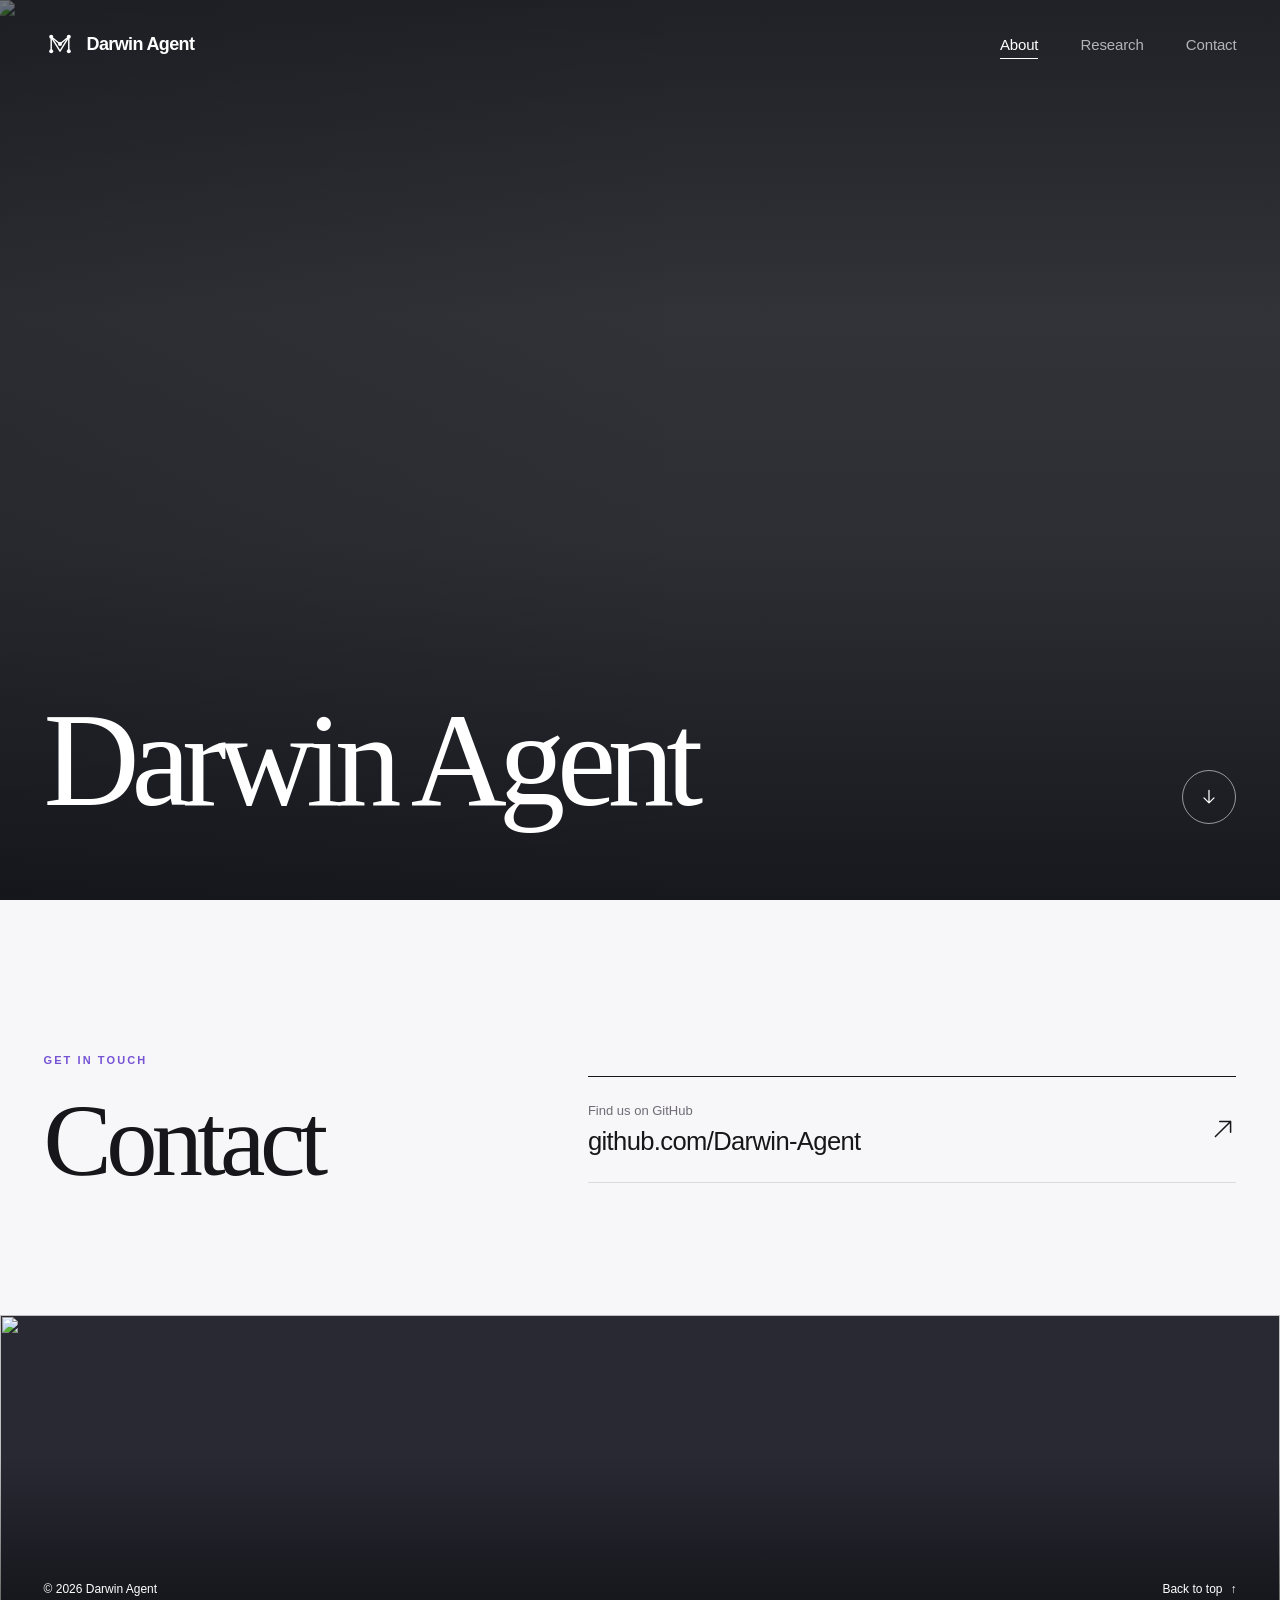
==== index.html @ 11ccb4c6 "初始化" ====
<!doctype html>
<html lang="en">
<head>
  <meta charset="utf-8">
  <meta name="viewport" content="width=device-width, initial-scale=1">
  <meta name="description" content="Darwin Agent — research on self-evolving agents, agent harnesses, memory, world models, and collective intelligence.">
  <meta name="theme-color" content="#17181c">
  <title>Darwin Agent</title>
  <link rel="icon" href="favicon.svg" type="image/svg+xml">
  <link rel="preload" href="assets/images/about-hero.webp" as="image">
  <link rel="stylesheet" href="styles.css">
  <script src="script.js" defer></script>
</head>
<body class="home-page">
  <a class="skip-link" href="#main-content">Skip to content</a>

  <header class="site-header site-header--overlay" data-header>
    <a class="brand" href="#about" aria-label="Darwin Agent home">
      <svg class="brand__mark" viewBox="0 0 40 40" fill="none" aria-hidden="true">
        <path d="M9 29V11l11 9 11-9v18" />
        <path d="m9 11 11 18 11-18" />
        <circle cx="9" cy="11" r="2.5" />
        <circle cx="9" cy="29" r="2.5" />
        <circle cx="20" cy="20" r="2.5" />
        <circle cx="31" cy="11" r="2.5" />
        <circle cx="31" cy="29" r="2.5" />
      </svg>
      <span>Darwin Agent</span>
    </a>

    <button class="menu-toggle" type="button" aria-expanded="false" aria-controls="primary-navigation" aria-label="Open navigation" data-menu-toggle>
      <span></span><span></span>
    </button>

    <nav class="site-nav" id="primary-navigation" aria-label="Primary navigation" data-nav>
      <a class="is-active" href="#about" aria-current="page">About</a>
      <a href="research.html">Research</a>
      <a href="#contact">Contact</a>
    </nav>
  </header>

  <main id="main-content">
    <section class="hero" id="about" aria-labelledby="about-title">
      <img class="hero__image" src="assets/images/about-hero.webp" alt="" fetchpriority="high">
      <div class="hero__shade" aria-hidden="true"></div>
      <div class="hero__content page-shell">
        <h1 id="about-title">Darwin Agent</h1>
      </div>
      <a class="hero__down" href="#contact" aria-label="Continue to contact">
        <svg viewBox="0 0 24 24" fill="none" aria-hidden="true"><path d="M12 4v15m-6-6 6 6 6-6" /></svg>
      </a>
    </section>
  </main>

  <footer class="site-footer" id="contact">
    <div class="footer__content page-shell">
      <div class="footer__heading">
        <p class="eyebrow">Get in touch</p>
        <h2>Contact</h2>
      </div>
      <div class="footer__links">
        <a class="contact-link" href="https://github.com/Darwin-Agent" target="_blank" rel="noreferrer">
          <span>
            <span class="contact-link__label">Find us on GitHub</span>
            <span class="contact-link__value">github.com/Darwin-Agent</span>
          </span>
          <svg viewBox="0 0 24 24" fill="none" aria-hidden="true"><path d="M5 19 19 5M9 5h10v10" /></svg>
        </a>
      </div>
    </div>
    <div class="footer__landscape">
      <img src="assets/images/about-landscape.webp" alt="" loading="lazy">
      <div class="footer__legal page-shell">
        <span>© <span data-current-year>2026</span> Darwin Agent</span>
        <a href="#about">Back to top <span aria-hidden="true">↑</span></a>
      </div>
    </div>
  </footer>
</body>
</html>
---- styles.css ----
@charset "UTF-8";

:root {
  --paper: #f7f6f8;
  --paper-deep: #efedf1;
  --ink: #17171b;
  --muted: #6f6c76;
  --line: #dcd9e0;
  --accent: #7553d5;
  --white: #ffffff;
  --sans: -apple-system, BlinkMacSystemFont, "Segoe UI", Helvetica, Arial, sans-serif;
  --serif: "Iowan Old Style", "Baskerville", "Times New Roman", serif;
  --header-height: 88px;
  --gutter: clamp(24px, 3.4vw, 56px);
  --max-width: 1600px;
}

* { box-sizing: border-box; }
html { scroll-behavior: smooth; }
body {
  margin: 0;
  color: var(--ink);
  background: var(--paper);
  font-family: var(--sans);
  -webkit-font-smoothing: antialiased;
  text-rendering: optimizeLegibility;
}
body.menu-open { overflow: hidden; }
a { color: inherit; text-decoration: none; }
img { display: block; max-width: 100%; }
button { color: inherit; font: inherit; }
::selection { color: var(--white); background: var(--accent); }

.page-shell {
  width: 100%;
  max-width: var(--max-width);
  margin-inline: auto;
  padding-inline: var(--gutter);
}

.skip-link {
  position: fixed;
  z-index: 1000;
  top: 12px;
  left: 12px;
  padding: 10px 16px;
  color: var(--white);
  background: var(--ink);
  transform: translateY(-150%);
  transition: transform 180ms ease;
}
.skip-link:focus { transform: translateY(0); }

.site-header {
  position: fixed;
  z-index: 100;
  inset: 0 0 auto;
  height: var(--header-height);
  display: flex;
  align-items: center;
  justify-content: space-between;
  gap: 32px;
  padding-inline: var(--gutter);
  transition: color 240ms ease, background-color 240ms ease, box-shadow 240ms ease;
}
.site-header--overlay { color: var(--white); }
.site-header--light,
.site-header--overlay.is-scrolled,
.site-header--overlay.is-menu-open {
  color: var(--ink);
  background: rgba(247, 246, 248, 0.94);
  box-shadow: 0 1px 0 rgba(23, 23, 27, 0.07);
  -webkit-backdrop-filter: blur(16px);
  backdrop-filter: blur(16px);
}

.brand {
  position: relative;
  z-index: 102;
  display: inline-flex;
  align-items: center;
  gap: 11px;
  font-size: 18px;
  font-weight: 650;
  letter-spacing: -0.035em;
  white-space: nowrap;
}
.brand__mark { width: 32px; height: 32px; }
.brand__mark path {
  stroke: currentColor;
  stroke-width: 1.8;
  stroke-linecap: round;
  stroke-linejoin: round;
}
.brand__mark circle { fill: currentColor; }

.site-nav { display: flex; align-items: center; gap: clamp(28px, 3.3vw, 54px); }
.site-nav a {
  position: relative;
  padding-block: 10px;
  color: currentColor;
  font-size: 15px;
  font-weight: 500;
  letter-spacing: -0.01em;
  opacity: 0.66;
  transition: opacity 180ms ease;
}
.site-nav a::after {
  content: "";
  position: absolute;
  right: 0;
  bottom: 4px;
  left: 0;
  height: 1px;
  background: currentColor;
  transform: scaleX(0);
  transform-origin: right;
  transition: transform 220ms ease;
}
.site-nav a:hover,
.site-nav a:focus-visible,
.site-nav a.is-active { opacity: 1; }
.site-nav a:hover::after,
.site-nav a:focus-visible::after,
.site-nav a.is-active::after { transform: scaleX(1); transform-origin: left; }

.menu-toggle {
  position: relative;
  z-index: 102;
  display: none;
  width: 42px;
  height: 42px;
  padding: 0;
  border: 0;
  background: transparent;
  cursor: pointer;
}
.menu-toggle span {
  position: absolute;
  left: 9px;
  width: 24px;
  height: 1.5px;
  background: currentColor;
  transition: transform 220ms ease, top 220ms ease;
}
.menu-toggle span:first-child { top: 16px; }
.menu-toggle span:last-child { top: 25px; }
.menu-toggle[aria-expanded="true"] span:first-child { top: 21px; transform: rotate(45deg); }
.menu-toggle[aria-expanded="true"] span:last-child { top: 21px; transform: rotate(-45deg); }

.hero {
  position: relative;
  min-height: 680px;
  height: 100vh;
  height: 100svh;
  overflow: hidden;
  color: var(--white);
  background: #33353a;
}
.hero__image,
.hero__shade { position: absolute; inset: 0; width: 100%; height: 100%; }
.hero__image { object-fit: cover; object-position: center; transform: scale(1.005); }
.hero__shade {
  background:
    linear-gradient(180deg, rgba(10, 12, 17, 0.48) 0%, rgba(10, 12, 17, 0.06) 35%, rgba(10, 12, 17, 0.16) 60%, rgba(10, 12, 17, 0.7) 100%),
    linear-gradient(90deg, rgba(10, 12, 17, 0.16), transparent 55%);
}
.hero__content {
  position: relative;
  height: 100%;
  display: flex;
  align-items: flex-end;
  padding-bottom: clamp(74px, 9vh, 120px);
}
.hero h1 {
  max-width: 1300px;
  margin: 0;
  font-family: var(--serif);
  font-size: clamp(72px, 10.4vw, 172px);
  font-weight: 400;
  line-height: 0.88;
  letter-spacing: -0.062em;
  text-wrap: balance;
  animation: hero-enter 900ms cubic-bezier(.2,.7,.2,1) both;
}
.hero__down {
  position: absolute;
  right: var(--gutter);
  bottom: clamp(66px, 8.5vh, 110px);
  display: grid;
  width: 54px;
  height: 54px;
  place-items: center;
  border: 1px solid rgba(255,255,255,.55);
  border-radius: 50%;
  transition: color 180ms ease, background-color 180ms ease, transform 180ms ease;
}
.hero__down svg { width: 20px; height: 20px; }
.hero__down path { stroke: currentColor; stroke-width: 1.5; stroke-linecap: round; stroke-linejoin: round; }
.hero__down:hover { color: var(--ink); background: var(--white); transform: translateY(3px); }
@keyframes hero-enter {
  from { opacity: 0; transform: translateY(24px); }
  to { opacity: 1; transform: translateY(0); }
}

.eyebrow {
  margin: 0 0 28px;
  color: var(--accent);
  font-size: 11px;
  font-weight: 650;
  letter-spacing: 0.19em;
  line-height: 1.2;
  text-transform: uppercase;
}

.site-footer { scroll-margin-top: var(--header-height); background: var(--paper); }
.footer__content {
  display: grid;
  grid-template-columns: 1fr 1.35fr;
  gap: 64px;
  align-items: end;
  padding-top: clamp(96px, 12vw, 180px);
  padding-bottom: clamp(88px, 10vw, 150px);
}
.footer__heading h2,
.research-intro h1 {
  margin: 0;
  font-family: var(--serif);
  font-weight: 400;
  letter-spacing: -0.055em;
}
.footer__heading h2 { font-size: clamp(64px, 8vw, 124px); line-height: 0.9; }
.footer__links { padding-bottom: 4px; }
.contact-link {
  display: flex;
  align-items: center;
  justify-content: space-between;
  gap: 24px;
  padding: 26px 0;
  border-top: 1px solid var(--ink);
  border-bottom: 1px solid var(--line);
}
.contact-link__label,
.contact-link__value { display: block; }
.contact-link__label { margin-bottom: 9px; color: var(--muted); font-size: 13px; }
.contact-link__value { font-size: clamp(18px, 2vw, 26px); letter-spacing: -0.025em; }
.contact-link svg { flex: 0 0 auto; width: 26px; height: 26px; transition: transform 180ms ease; }
.contact-link path { stroke: currentColor; stroke-width: 1.4; stroke-linecap: round; stroke-linejoin: round; }
.contact-link:hover svg { transform: translate(3px, -3px); }
.footer__landscape { position: relative; height: clamp(220px, 24vw, 360px); overflow: hidden; color: var(--white); background: #282933; }
.footer__landscape > img { width: 100%; height: 100%; object-fit: cover; }
.footer__landscape::after { content: ""; position: absolute; inset: 45% 0 0; background: linear-gradient(transparent, rgba(0,0,0,.5)); }
.footer__legal {
  position: absolute;
  z-index: 1;
  right: 0;
  bottom: 26px;
  left: 0;
  display: flex;
  justify-content: space-between;
  gap: 24px;
  font-size: 12px;
}
.footer__legal a { display: inline-flex; gap: 8px; }
.footer__legal a:hover { text-decoration: underline; text-underline-offset: 4px; }

/* Research */
.research-page main { padding-top: var(--header-height); }
.research-intro {
  padding-top: clamp(90px, 9vw, 145px);
  padding-bottom: clamp(90px, 10vw, 150px);
  border-bottom: 1px solid var(--line);
}
.research-intro h1 { font-size: clamp(64px, 7.4vw, 116px); line-height: 0.94; }
.research-intro h1 span { display: block; }
.research-list { padding-bottom: 40px; }
.paper-card {
  display: grid;
  grid-template-columns: minmax(250px, 0.95fr) minmax(360px, 1.8fr) minmax(150px, 0.48fr);
  gap: clamp(32px, 3.7vw, 64px);
  align-items: center;
  padding-block: clamp(58px, 6vw, 94px);
  border-bottom: 1px solid var(--line);
  scroll-margin-top: calc(var(--header-height) + 24px);
}
.paper-card__visual {
  display: flex;
  align-items: center;
  justify-content: center;
  aspect-ratio: 1.45;
  overflow: hidden;
  border: 1px solid #e4e2e6;
  border-radius: 3px;
  background: #fff;
  box-shadow: 0 12px 34px rgba(30, 26, 40, 0.045);
  transition: transform 240ms ease, box-shadow 240ms ease;
}
.paper-card__visual img { width: 100%; height: 100%; object-fit: contain; }
.paper-card__visual:hover { transform: translateY(-4px); box-shadow: 0 18px 42px rgba(30, 26, 40, 0.1); }
.paper-card__content h2 {
  margin: 0;
  font-family: var(--serif);
  font-size: clamp(30px, 2.55vw, 43px);
  font-weight: 400;
  line-height: 1.04;
  letter-spacing: -0.035em;
}
.paper-card__subtitle {
  margin: 10px 0 0;
  font-family: var(--serif);
  font-size: clamp(18px, 1.55vw, 24px);
  line-height: 1.25;
  letter-spacing: -0.018em;
}
.paper-card__summary {
  max-width: 710px;
  margin: 28px 0 0;
  color: #55515d;
  font-size: clamp(15px, 1.15vw, 17px);
  line-height: 1.72;
  letter-spacing: -0.008em;
}
.paper-card__resources { display: grid; align-content: center; }
.paper-card__resources a {
  display: flex;
  align-items: center;
  justify-content: space-between;
  gap: 20px;
  padding: 14px 0;
  font-size: 14px;
  font-weight: 500;
  border-bottom: 1px solid transparent;
  transition: color 180ms ease, border-color 180ms ease;
}
.paper-card__resources a + a { border-top-color: var(--line); }
.paper-card__resources a + a:hover { border-top-color: var(--accent); }
.paper-card__resources a span:last-child { font-size: 19px; font-weight: 400; transition: transform 180ms ease; }
.paper-card__resources a:hover { color: var(--accent); border-bottom-color: var(--accent); }
.paper-card__resources a:hover span:last-child { transform: translate(2px, -2px); }
.research-footer {
  min-height: 190px;
  display: grid;
  grid-template-columns: 1fr auto 1fr;
  align-items: center;
  gap: 32px;
  color: var(--muted);
  font-size: 12px;
}
.research-footer > a:last-child { justify-self: end; font-size: 14px; color: var(--ink); }
.research-footer > a:last-child:hover { color: var(--accent); }
.brand--footer { color: var(--ink); font-size: 16px; }
.brand--footer .brand__mark { width: 28px; height: 28px; }

:focus-visible { outline: 2px solid var(--accent); outline-offset: 5px; }

@media (max-width: 1100px) {
  .paper-card { grid-template-columns: minmax(240px, .85fr) minmax(0, 1.5fr); }
  .paper-card__resources {
    grid-column: 2;
    display: flex;
    flex-wrap: wrap;
    gap: 12px 30px;
    margin-top: -12px;
  }
  .paper-card__resources a { min-width: 100px; padding: 8px 0; }
  .paper-card__resources a + a { border-top: 0; }
}

@media (max-width: 760px) {
  :root { --header-height: 72px; --gutter: 22px; }
  .site-header { gap: 20px; -webkit-backdrop-filter: none; backdrop-filter: none; }
  .brand { font-size: 17px; }
  .brand__mark { width: 29px; height: 29px; }
  .menu-toggle { display: block; }
  .site-nav {
    position: fixed;
    z-index: 101;
    inset: 0;
    display: flex;
    flex-direction: column;
    align-items: flex-start;
    justify-content: center;
    gap: 20px;
    padding: 110px var(--gutter) 60px;
    overflow-y: auto;
    color: var(--ink);
    background: var(--paper);
    visibility: hidden;
    opacity: 0;
    transform: translateY(-12px);
    transition: opacity 200ms ease, transform 200ms ease, visibility 200ms;
  }
  .site-nav.is-open { visibility: visible; opacity: 1; transform: translateY(0); }
  .site-nav a { font-family: var(--serif); font-size: 48px; font-weight: 400; letter-spacing: -0.04em; opacity: 1; }
  .site-nav a::after { bottom: 6px; }
  .hero { min-height: 580px; }
  .hero__image { object-position: 53% center; }
  .hero__content { padding-bottom: 88px; }
  .hero h1 { max-width: 480px; font-size: clamp(68px, 21vw, 108px); line-height: .9; }
  .hero__down { right: var(--gutter); bottom: 28px; width: 44px; height: 44px; }
  .footer__content { grid-template-columns: 1fr; gap: 60px; align-items: start; }
  .footer__heading h2 { font-size: 76px; }
  .footer__landscape { height: 250px; }
  .footer__legal { bottom: 20px; font-size: 11px; }
  .research-intro { padding-top: 76px; padding-bottom: 78px; }
  .research-intro .eyebrow { margin-bottom: 22px; }
  .research-intro h1 { font-size: clamp(52px, 14.5vw, 78px); line-height: .96; }
  .research-intro h1 span { display: inline; }
  .paper-card { grid-template-columns: 1fr; gap: 30px; padding-block: 48px; }
  .paper-card__visual { width: 100%; max-width: 520px; aspect-ratio: 1.65; }
  .paper-card__content h2 { font-size: 34px; }
  .paper-card__subtitle { font-size: 20px; }
  .paper-card__summary { margin-top: 20px; font-size: 15px; line-height: 1.65; }
  .paper-card__resources { grid-column: 1; gap: 8px 26px; margin-top: 0; }
  .paper-card__resources a { min-width: 104px; }
  .research-footer { grid-template-columns: 1fr auto; min-height: 180px; gap: 20px; }
  .research-footer > span { grid-column: 1 / -1; grid-row: 2; padding-bottom: 28px; }
  .research-footer > a:last-child { grid-column: 2; grid-row: 1; }
}

@media (max-width: 420px) {
  .hero h1 { font-size: 74px; }
  .paper-card__resources { display: grid; grid-template-columns: 1fr 1fr; }
  .paper-card__resources a { min-width: 0; }
  .contact-link__value { font-size: 17px; }
}

@media (prefers-reduced-motion: reduce) {
  html { scroll-behavior: auto; }
  *, *::before, *::after { animation-duration: .01ms !important; animation-iteration-count: 1 !important; transition-duration: .01ms !important; }
}
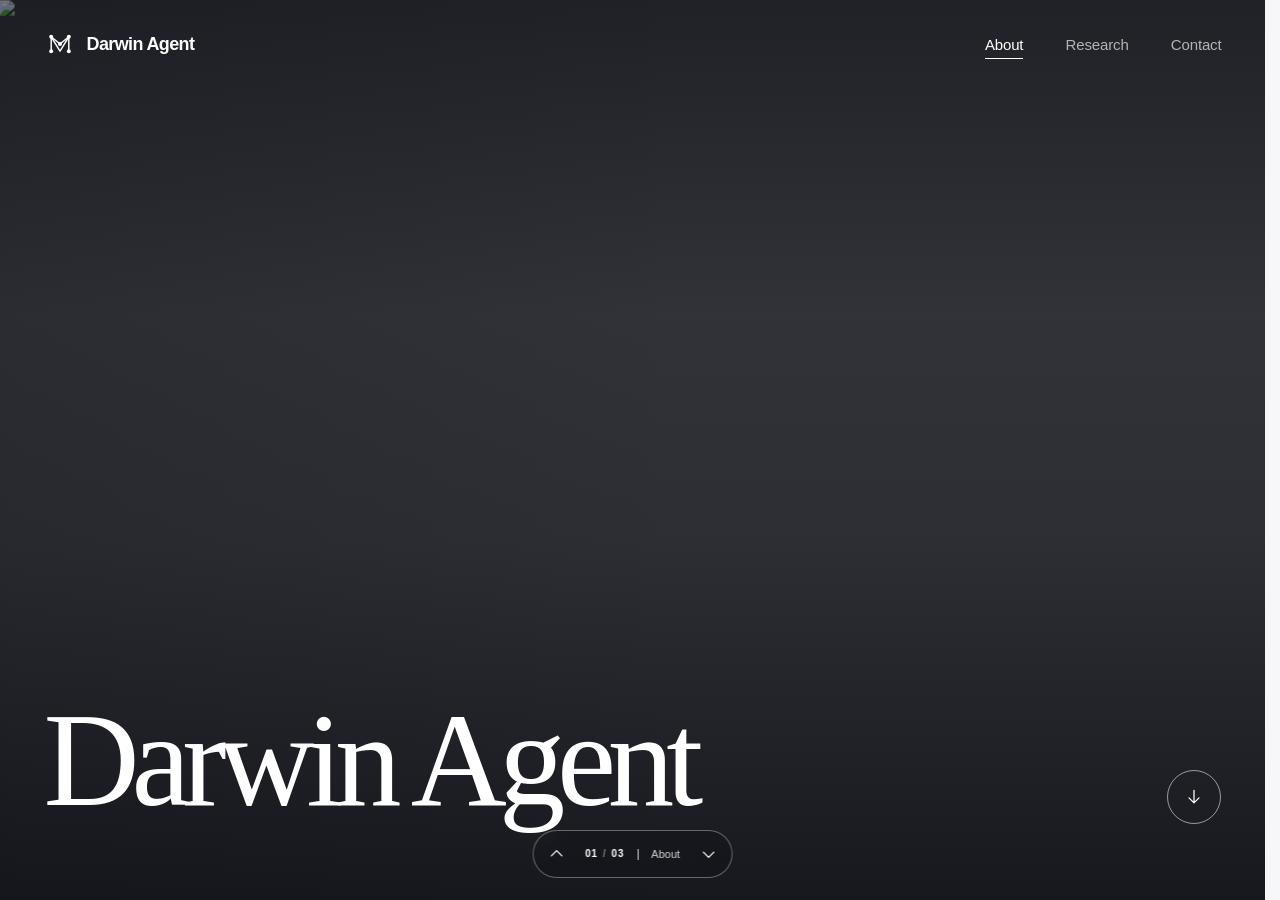
==== commit b38fda57: "添加adastep，更改翻页方式" ====
--- a/index.html
+++ b/index.html
@@ -11,7 +11,7 @@
   <link rel="stylesheet" href="styles.css">
   <script src="script.js" defer></script>
 </head>
-<body class="home-page">
+<body data-route="about">
   <a class="skip-link" href="#main-content">Skip to content</a>
 
   <header class="site-header site-header--overlay" data-header>
@@ -34,29 +34,166 @@
 
     <nav class="site-nav" id="primary-navigation" aria-label="Primary navigation" data-nav>
       <a class="is-active" href="#about" aria-current="page">About</a>
-      <a href="research.html">Research</a>
+      <a href="#research">Research</a>
       <a href="#contact">Contact</a>
     </nav>
   </header>
 
-  <main id="main-content">
+  <main class="page-stage" id="main-content" data-page-stage>
+    <section class="page page--about is-active" data-page="about" aria-label="About">
+      <div class="page__inner">
     <section class="hero" id="about" aria-labelledby="about-title">
       <img class="hero__image" src="assets/images/about-hero.webp" alt="" fetchpriority="high">
       <div class="hero__shade" aria-hidden="true"></div>
       <div class="hero__content page-shell">
         <h1 id="about-title">Darwin Agent</h1>
       </div>
-      <a class="hero__down" href="#contact" aria-label="Continue to contact">
+      <a class="hero__down" href="#research" aria-label="Explore research">
         <svg viewBox="0 0 24 24" fill="none" aria-hidden="true"><path d="M12 4v15m-6-6 6 6 6-6" /></svg>
       </a>
     </section>
-  </main>
-
-  <footer class="site-footer" id="contact">
+      </div>
+    </section>
+
+    <section class="page page--research" id="research" data-page="research" aria-labelledby="research-title" hidden>
+      <div class="page__inner">
+    <section class="research-intro page-shell" aria-labelledby="research-title">
+      <p class="eyebrow">Research</p>
+      <h1 id="research-title"><span>Building agents that</span> <span>learn and evolve.</span></h1>
+    </section>
+
+    <section class="research-list page-shell" aria-label="Research papers">
+      <article class="paper-card" id="adastep">
+        <a class="paper-card__visual" href="assets/papers/AdaStep.pdf" target="_blank" rel="noreferrer" aria-label="Read the AdaStep paper">
+          <img src="assets/images/AdaStep.png" width="2366" height="1068" alt="AdaStep adaptive weighting of episode-level and step-level advantages" loading="eager">
+        </a>
+        <div class="paper-card__content">
+          <h2>AdaStep</h2>
+          <p class="paper-card__subtitle">Adaptive Step Credit Weighting for Agentic Reinforcement Learning</p>
+          <p class="paper-card__summary">AdaStep adaptively weights step-level credit in agentic reinforcement learning, preserving useful local advantage signals while suppressing downstream noise. It requires no critic, additional rollouts, or extra model inference, and improves performance across ALFWorld, WebShop, and ScienceWorld.</p>
+        </div>
+        <nav class="paper-card__resources" aria-label="AdaStep resources">
+          <a href="assets/papers/AdaStep.pdf" target="_blank" rel="noreferrer"><span>Paper</span><span aria-hidden="true">↗</span></a>
+          <a href="https://arxiv.org/abs/2610.03223" target="_blank" rel="noreferrer"><span>arXiv</span><span aria-hidden="true">↗</span></a>
+        </nav>
+      </article>
+
+      <article class="paper-card" id="harnessx">
+        <a class="paper-card__visual" href="https://darwin-agent.github.io/HarnessX/" target="_blank" rel="noreferrer" aria-label="Visit the HarnessX project page">
+          <img src="assets/images/HarnessX.png" width="911" height="436" alt="HarnessX compose, adapt, and evolve cycle" loading="lazy">
+        </a>
+        <div class="paper-card__content">
+          <h2>HarnessX</h2>
+          <p class="paper-card__subtitle">A Composable, Adaptive, and Evolvable Agent Harness Foundry</p>
+          <p class="paper-card__summary">HarnessX is a foundry for composing, adapting, and evolving agent harnesses. It turns execution traces into harness improvements and model training signals, closing the loop between runtime interfaces and model capability.</p>
+        </div>
+        <nav class="paper-card__resources" aria-label="HarnessX resources">
+          <a href="https://darwin-agent.github.io/HarnessX/" target="_blank" rel="noreferrer"><span>Project page</span><span aria-hidden="true">↗</span></a>
+          <a href="assets/papers/HarnessX.pdf" target="_blank" rel="noreferrer"><span>Paper</span><span aria-hidden="true">↗</span></a>
+          <a href="https://github.com/Darwin-Agent/HarnessX" target="_blank" rel="noreferrer"><span>Code</span><span aria-hidden="true">↗</span></a>
+        </nav>
+      </article>
+
+      <article class="paper-card" id="harnesspai">
+        <a class="paper-card__visual" href="https://darwin-agent.github.io/HarnessPAI/" target="_blank" rel="noreferrer" aria-label="Visit the HarnessPAI project page">
+          <img src="assets/images/HarnessPAI.png" width="1061" height="463" alt="HarnessPAI framework across physical AI environments" loading="lazy">
+        </a>
+        <div class="paper-card__content">
+          <h2>HarnessPAI</h2>
+          <p class="paper-card__subtitle">An Evolving Harness for Physical AI</p>
+          <p class="paper-card__summary">A model- and embodiment-agnostic harness that uses executable programs to organize perception, reasoning, and action. It evolves across rollouts, distilling execution feedback into reusable skills without retraining the underlying action model.</p>
+        </div>
+        <nav class="paper-card__resources" aria-label="HarnessPAI resources">
+          <a href="https://darwin-agent.github.io/HarnessPAI/" target="_blank" rel="noreferrer"><span>Project page</span><span aria-hidden="true">↗</span></a>
+          <a href="assets/papers/HarnessPAI.pdf" target="_blank" rel="noreferrer"><span>Paper</span><span aria-hidden="true">↗</span></a>
+          <a href="https://github.com/Darwin-Agent/HarnessPAI" target="_blank" rel="noreferrer"><span>Code</span><span aria-hidden="true">↗</span></a>
+        </nav>
+      </article>
+
+      <article class="paper-card" id="mi-memory">
+        <a class="paper-card__visual" href="https://darwin-agent.github.io/Mi-Memory/" target="_blank" rel="noreferrer" aria-label="Visit the Mi-Memory project page">
+          <img src="assets/images/Mi-Memory.png" width="904" height="548" alt="Mi-Memory lifecycle of structure, expansion, evolution, and deployment" loading="lazy">
+        </a>
+        <div class="paper-card__content">
+          <h2>Mi-Memory</h2>
+          <p class="paper-card__subtitle">A Lifecycle Memory Framework for Personal AI</p>
+          <p class="paper-card__summary">Mi-Memory organizes personal AI memory around Structure, Expansion, Evolution, and Deployment. Its evidence-gated design supports durable user state, multimodal grounding, auditable policy changes, and deployment across edge–cloud constraints.</p>
+        </div>
+        <nav class="paper-card__resources" aria-label="Mi-Memory resources">
+          <a href="https://darwin-agent.github.io/Mi-Memory/" target="_blank" rel="noreferrer"><span>Project page</span><span aria-hidden="true">↗</span></a>
+          <a href="assets/papers/Mi-Memory.pdf" target="_blank" rel="noreferrer"><span>Paper</span><span aria-hidden="true">↗</span></a>
+          <a href="https://github.com/Darwin-Agent/Mi-Memory" target="_blank" rel="noreferrer"><span>Code</span><span aria-hidden="true">↗</span></a>
+        </nav>
+      </article>
+
+      <article class="paper-card" id="trace">
+        <a class="paper-card__visual" href="https://darwin-agent.github.io/Car-bench-TRACE/" target="_blank" rel="noreferrer" aria-label="Visit the TRACE project page">
+          <img src="assets/images/Cat-bench-TRACE.png" width="809" height="276" alt="TRACE skill bank initialization, iterative evolution, and deployment" loading="lazy">
+        </a>
+        <div class="paper-card__content">
+          <h2>TRACE</h2>
+          <p class="paper-card__subtitle">A Self-Evolving Skill Bank for Consistent, Limit-Aware LLM Agents</p>
+          <p class="paper-card__summary">TRACE improves a skill-based agent without modifying model weights. By contrasting successful and failed trajectories, it evolves a modular Skill Bank that makes tool-using agents more consistent and more aware of their capability limits.</p>
+        </div>
+        <nav class="paper-card__resources" aria-label="TRACE resources">
+          <a href="https://darwin-agent.github.io/Car-bench-TRACE/" target="_blank" rel="noreferrer"><span>Project page</span><span aria-hidden="true">↗</span></a>
+          <a href="assets/papers/Car-bench-TRACE.pdf" target="_blank" rel="noreferrer"><span>Paper</span><span aria-hidden="true">↗</span></a>
+          <a href="https://github.com/Darwin-Agent/Car-bench-TRACE" target="_blank" rel="noreferrer"><span>Code</span><span aria-hidden="true">↗</span></a>
+        </nav>
+      </article>
+
+      <article class="paper-card" id="world-models">
+        <a class="paper-card__visual" href="https://github.com/Darwin-Agent/awesome-world-models-for-digital-agents" target="_blank" rel="noreferrer" aria-label="Visit the Digital Agents Meet World Models repository">
+          <img src="assets/images/awesome-world-models-for-digital-agents.png" width="1430" height="944" alt="Agent-centric design space of world models" loading="lazy">
+        </a>
+        <div class="paper-card__content">
+          <h2>Digital Agents Meet World Models</h2>
+          <p class="paper-card__subtitle">A Survey</p>
+          <p class="paper-card__summary">An agent-centric survey of world models across games, web and mobile interfaces, tool-use systems, and code repositories. It organizes the field around what is modeled, how prediction is learned, and how world models are used inside the agent loop.</p>
+        </div>
+        <nav class="paper-card__resources" aria-label="Digital Agents Meet World Models resources">
+          <a href="assets/papers/awesome-world-models-for-digital-agents.pdf" target="_blank" rel="noreferrer"><span>Paper</span><span aria-hidden="true">↗</span></a>
+          <a href="https://github.com/Darwin-Agent/awesome-world-models-for-digital-agents" target="_blank" rel="noreferrer"><span>Code</span><span aria-hidden="true">↗</span></a>
+        </nav>
+      </article>
+
+      <article class="paper-card" id="topological-collapse">
+        <a class="paper-card__visual" href="https://github.com/Darwin-Agent/topological-collapse-agent-societies" target="_blank" rel="noreferrer" aria-label="Visit the Topological Collapse repository">
+          <img src="assets/images/topological-collapse-agent-societies.png" width="858" height="600" alt="Topological collapse and higher-order interactions in AI agent societies" loading="lazy">
+        </a>
+        <div class="paper-card__content">
+          <h2>Topological Collapse of Higher-Order Interactions</h2>
+          <p class="paper-card__subtitle">Bottlenecks Collective Intelligence in AI Agent Societies</p>
+          <p class="paper-card__summary">A million-scale study of AI agent societies identifies hub-dominated star patterns as a structural bottleneck to collective behavior. Empirical networks, controlled simulations, and cross-model experiments show why interaction topology matters beyond individual model capability.</p>
+        </div>
+        <nav class="paper-card__resources" aria-label="Topological Collapse resources">
+          <a href="assets/papers/topological-collapse-agent-societies.pdf" target="_blank" rel="noreferrer"><span>Paper</span><span aria-hidden="true">↗</span></a>
+          <a href="https://github.com/Darwin-Agent/topological-collapse-agent-societies" target="_blank" rel="noreferrer"><span>Code</span><span aria-hidden="true">↗</span></a>
+        </nav>
+      </article>
+    </section>
+
+      <footer class="research-footer page-shell">
+    <a class="brand brand--footer" href="#about" aria-label="Darwin Agent home">
+      <svg class="brand__mark" viewBox="0 0 40 40" fill="none" aria-hidden="true">
+        <path d="M9 29V11l11 9 11-9v18" /><path d="m9 11 11 18 11-18" />
+        <circle cx="9" cy="11" r="2.5" /><circle cx="9" cy="29" r="2.5" /><circle cx="20" cy="20" r="2.5" /><circle cx="31" cy="11" r="2.5" /><circle cx="31" cy="29" r="2.5" />
+      </svg>
+      <span>Darwin Agent</span>
+    </a>
+    <span>© <span data-current-year>2026</span> Darwin Agent</span>
+    <a href="#contact">Contact <span aria-hidden="true">↗</span></a>
+  </footer>
+      </div>
+    </section>
+
+    <section class="page page--contact" id="contact" data-page="contact" aria-labelledby="contact-title" hidden>
+      <div class="page__inner site-footer">
+
     <div class="footer__content page-shell">
       <div class="footer__heading">
         <p class="eyebrow">Get in touch</p>
-        <h2>Contact</h2>
+        <h2 id="contact-title">Contact</h2>
       </div>
       <div class="footer__links">
         <a class="contact-link" href="https://github.com/Darwin-Agent" target="_blank" rel="noreferrer">
@@ -72,9 +209,24 @@
       <img src="assets/images/about-landscape.webp" alt="" loading="lazy">
       <div class="footer__legal page-shell">
         <span>© <span data-current-year>2026</span> Darwin Agent</span>
-        <a href="#about">Back to top <span aria-hidden="true">↑</span></a>
+        <a href="#contact" data-scroll-top>Back to top <span aria-hidden="true">↑</span></a>
       </div>
     </div>
-  </footer>
+      </div>
+    </section>
+  </main>
+
+  <nav class="page-pager" aria-label="Page navigation" data-page-pager>
+    <button type="button" data-previous-page aria-label="Previous page">
+      <svg viewBox="0 0 24 24" fill="none" aria-hidden="true"><path d="m5 14.5 7-7 7 7" /></svg>
+    </button>
+    <span class="page-pager__status" aria-live="polite">
+      <span data-page-number>01</span><span class="page-pager__divider">/</span><span>03</span>
+      <span class="page-pager__name" data-page-name>About</span>
+    </span>
+    <button type="button" data-next-page aria-label="Next page">
+      <svg viewBox="0 0 24 24" fill="none" aria-hidden="true"><path d="m5 9.5 7 7 7-7" /></svg>
+    </button>
+  </nav>
 </body>
 </html>
--- a/styles.css
+++ b/styles.css
@@ -6,7 +6,7 @@
   --ink: #17171b;
   --muted: #6f6c76;
   --line: #dcd9e0;
-  --accent: #7553d5;
+  --accent: #ff6801;
   --white: #ffffff;
   --sans: -apple-system, BlinkMacSystemFont, "Segoe UI", Helvetica, Arial, sans-serif;
   --serif: "Iowan Old Style", "Baskerville", "Times New Roman", serif;
@@ -16,7 +16,7 @@
 }
 
 * { box-sizing: border-box; }
-html { scroll-behavior: smooth; }
+html { scroll-behavior: smooth; scrollbar-gutter: stable; }
 body {
   margin: 0;
   color: var(--ink);
@@ -265,7 +265,18 @@
 .footer__legal a:hover { text-decoration: underline; text-underline-offset: 4px; }
 
 /* Research */
-.research-page main { padding-top: var(--header-height); }
+
+/* Continuous page navigation */
+.page-stage { position: relative; min-height: 100vh; min-height: 100svh; }
+.page { position: relative; min-height: 100vh; min-height: 100svh; background: var(--paper); }
+.page[hidden] { display: none !important; }
+.page__inner { position: relative; }
+.page--about,
+.page--about .page__inner { background: #33353a; }
+.page--research { padding-top: var(--header-height); }
+.page--contact .site-footer { display: flex; flex-direction: column; min-height: 100vh; min-height: 100svh; }
+.page--contact .footer__content { flex: 1; }
+
 .research-intro {
   padding-top: clamp(90px, 9vw, 145px);
   padding-bottom: clamp(90px, 10vw, 150px);
@@ -287,7 +298,6 @@
   display: flex;
   align-items: center;
   justify-content: center;
-  aspect-ratio: 1.45;
   overflow: hidden;
   border: 1px solid #e4e2e6;
   border-radius: 3px;
@@ -295,7 +305,7 @@
   box-shadow: 0 12px 34px rgba(30, 26, 40, 0.045);
   transition: transform 240ms ease, box-shadow 240ms ease;
 }
-.paper-card__visual img { width: 100%; height: 100%; object-fit: contain; }
+.paper-card__visual img { width: 100%; height: auto; }
 .paper-card__visual:hover { transform: translateY(-4px); box-shadow: 0 18px 42px rgba(30, 26, 40, 0.1); }
 .paper-card__content h2 {
   margin: 0;
@@ -350,6 +360,111 @@
 .research-footer > a:last-child:hover { color: var(--accent); }
 .brand--footer { color: var(--ink); font-size: 16px; }
 .brand--footer .brand__mark { width: 28px; height: 28px; }
+
+
+/* Page turning controls */
+.page-pager {
+  position: fixed;
+  z-index: 70;
+  bottom: 22px;
+  left: 50%;
+  display: flex;
+  align-items: center;
+  gap: 4px;
+  padding: 5px;
+  color: var(--ink);
+  background: rgba(247, 246, 248, 0.86);
+  border: 1px solid rgba(23, 23, 27, 0.12);
+  border-radius: 999px;
+  box-shadow: 0 8px 28px rgba(23, 23, 27, 0.08);
+  -webkit-backdrop-filter: blur(14px);
+  backdrop-filter: blur(14px);
+  transform: translateX(-50%);
+  transition: color 240ms ease, background-color 240ms ease, border-color 240ms ease;
+}
+body[data-route="about"] .page-pager {
+  color: var(--white);
+  background: rgba(17, 18, 23, 0.32);
+  border-color: rgba(255, 255, 255, 0.35);
+  box-shadow: none;
+}
+.page-pager button {
+  display: grid;
+  width: 36px;
+  height: 36px;
+  padding: 0;
+  place-items: center;
+  color: inherit;
+  border: 0;
+  border-radius: 50%;
+  background: transparent;
+  cursor: pointer;
+  transition: color 180ms ease, background-color 180ms ease, transform 180ms ease;
+}
+.page-pager button:hover { color: var(--white); background: var(--accent); }
+.page-pager button:active { transform: scale(0.92); }
+.page-pager button svg { width: 18px; height: 18px; }
+.page-pager button path { stroke: currentColor; stroke-width: 1.6; stroke-linecap: round; stroke-linejoin: round; }
+.page-pager__status {
+  display: flex;
+  align-items: center;
+  margin-inline: 7px;
+  font-size: 10px;
+  font-weight: 600;
+  letter-spacing: 0.08em;
+  line-height: 1;
+  white-space: nowrap;
+}
+.page-pager__divider { margin-inline: 5px; opacity: 0.45; }
+.page-pager__name {
+  margin-left: 13px;
+  padding-left: 13px;
+  border-left: 1px solid currentColor;
+  font-size: 11px;
+  font-weight: 500;
+  letter-spacing: 0;
+  opacity: 0.82;
+}
+
+/* Cover-style page turns: the stationary page stays in place underneath. */
+body.is-turning { overflow: hidden; }
+.page-stage.is-turning {
+  height: 100vh;
+  height: 100svh;
+  min-height: 0;
+  overflow: hidden;
+}
+.page.is-page-leaving,
+.page.is-page-entering {
+  position: fixed;
+  inset: 0;
+  width: 100%;
+  height: 100vh;
+  height: 100svh;
+  min-height: 0;
+  overflow: hidden;
+  pointer-events: none;
+  will-change: transform;
+}
+.page.is-page-leaving .page__inner,
+.page.is-page-entering .page__inner { will-change: transform; }
+.page--underneath { z-index: 1; }
+.page--covering { z-index: 2; }
+.page--enter-from-bottom { animation: page-cover-from-bottom 880ms cubic-bezier(.22,.72,.18,1) both; }
+.page--exit-to-top { animation: page-reveal-to-top 880ms cubic-bezier(.22,.72,.18,1) both; }
+
+@keyframes page-cover-from-bottom {
+  0% { transform: translate3d(0, 100%, 0); box-shadow: 0 -32px 80px rgba(15, 14, 20, 0.22); }
+  60% { transform: translate3d(0, 14%, 0); box-shadow: 0 -32px 80px rgba(15, 14, 20, 0.16); }
+  74% { transform: translate3d(0, 14%, 0); box-shadow: 0 -32px 80px rgba(15, 14, 20, 0.16); }
+  100% { transform: translate3d(0, 0, 0); box-shadow: 0 -32px 80px rgba(15, 14, 20, 0); }
+}
+@keyframes page-reveal-to-top {
+  0% { transform: translate3d(0, 0, 0); box-shadow: 0 24px 70px rgba(15, 14, 20, 0.16); }
+  60% { transform: translate3d(0, -86%, 0); box-shadow: 0 24px 70px rgba(15, 14, 20, 0.12); }
+  74% { transform: translate3d(0, -86%, 0); box-shadow: 0 24px 70px rgba(15, 14, 20, 0.12); }
+  100% { transform: translate3d(0, -100%, 0); box-shadow: 0 24px 70px rgba(15, 14, 20, 0); }
+}
 
 :focus-visible { outline: 2px solid var(--accent); outline-offset: 5px; }
 
@@ -393,6 +508,10 @@
   .site-nav.is-open { visibility: visible; opacity: 1; transform: translateY(0); }
   .site-nav a { font-family: var(--serif); font-size: 48px; font-weight: 400; letter-spacing: -0.04em; opacity: 1; }
   .site-nav a::after { bottom: 6px; }
+  .page-pager { bottom: 14px; }
+  .page-pager button { width: 34px; height: 34px; }
+  .page-pager__status { margin-inline: 4px; }
+  .page-pager__name { margin-left: 10px; padding-left: 10px; }
   .hero { min-height: 580px; }
   .hero__image { object-position: 53% center; }
   .hero__content { padding-bottom: 88px; }
@@ -407,7 +526,7 @@
   .research-intro h1 { font-size: clamp(52px, 14.5vw, 78px); line-height: .96; }
   .research-intro h1 span { display: inline; }
   .paper-card { grid-template-columns: 1fr; gap: 30px; padding-block: 48px; }
-  .paper-card__visual { width: 100%; max-width: 520px; aspect-ratio: 1.65; }
+  .paper-card__visual { width: 100%; max-width: 520px; }
   .paper-card__content h2 { font-size: 34px; }
   .paper-card__subtitle { font-size: 20px; }
   .paper-card__summary { margin-top: 20px; font-size: 15px; line-height: 1.65; }
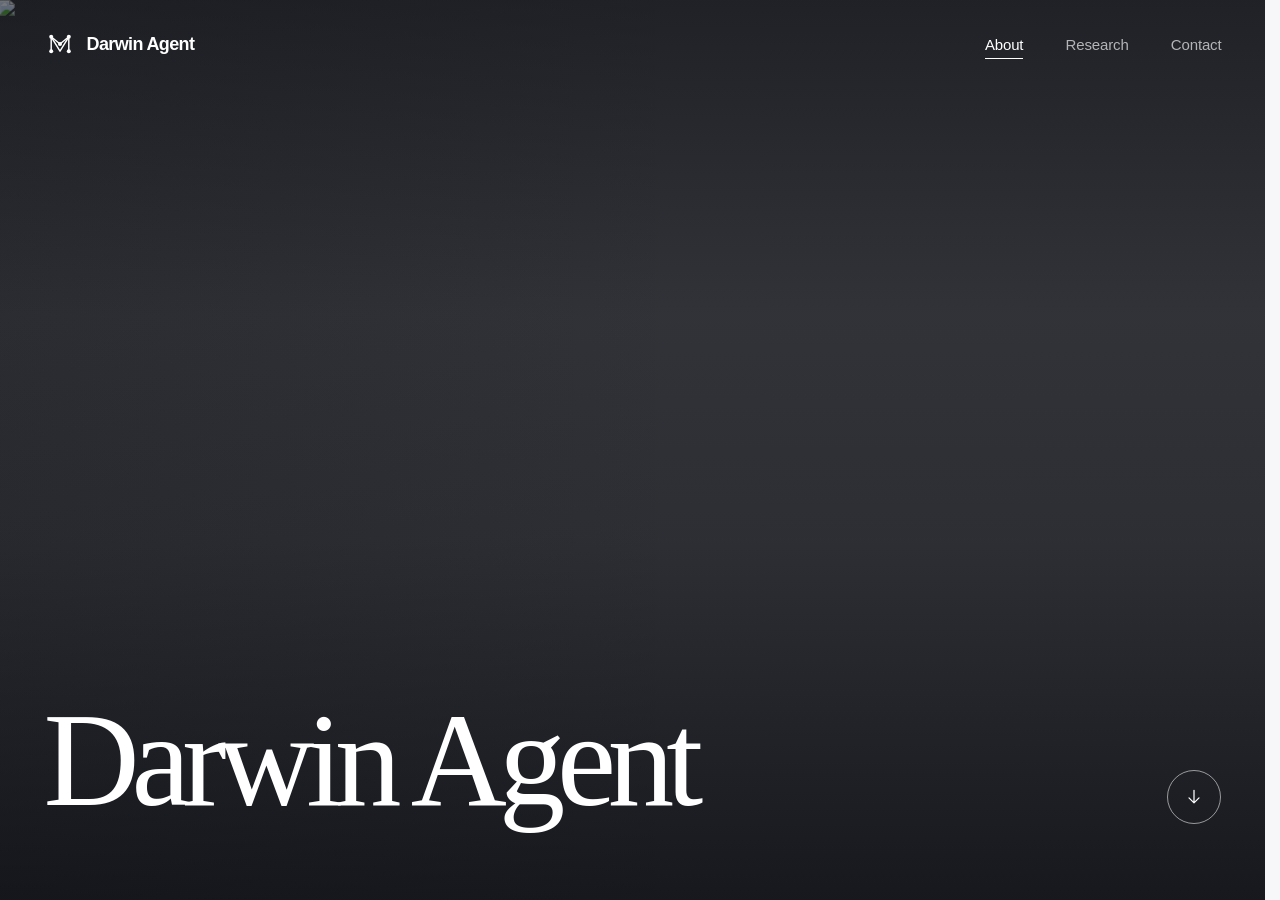
==== commit 9bde8d20: "修复翻页问题" ====
--- a/index.html
+++ b/index.html
@@ -216,17 +216,5 @@
     </section>
   </main>
 
-  <nav class="page-pager" aria-label="Page navigation" data-page-pager>
-    <button type="button" data-previous-page aria-label="Previous page">
-      <svg viewBox="0 0 24 24" fill="none" aria-hidden="true"><path d="m5 14.5 7-7 7 7" /></svg>
-    </button>
-    <span class="page-pager__status" aria-live="polite">
-      <span data-page-number>01</span><span class="page-pager__divider">/</span><span>03</span>
-      <span class="page-pager__name" data-page-name>About</span>
-    </span>
-    <button type="button" data-next-page aria-label="Next page">
-      <svg viewBox="0 0 24 24" fill="none" aria-hidden="true"><path d="m5 9.5 7 7 7-7" /></svg>
-    </button>
-  </nav>
 </body>
 </html>
--- a/styles.css
+++ b/styles.css
@@ -13,10 +13,11 @@
   --header-height: 88px;
   --gutter: clamp(24px, 3.4vw, 56px);
   --max-width: 1600px;
+  --page-turn-duration: 620ms;
 }
 
 * { box-sizing: border-box; }
-html { scroll-behavior: smooth; scrollbar-gutter: stable; }
+html { scroll-behavior: smooth; scrollbar-gutter: stable; overscroll-behavior-y: none; }
 body {
   margin: 0;
   color: var(--ink);
@@ -362,70 +363,6 @@
 .brand--footer .brand__mark { width: 28px; height: 28px; }
 
 
-/* Page turning controls */
-.page-pager {
-  position: fixed;
-  z-index: 70;
-  bottom: 22px;
-  left: 50%;
-  display: flex;
-  align-items: center;
-  gap: 4px;
-  padding: 5px;
-  color: var(--ink);
-  background: rgba(247, 246, 248, 0.86);
-  border: 1px solid rgba(23, 23, 27, 0.12);
-  border-radius: 999px;
-  box-shadow: 0 8px 28px rgba(23, 23, 27, 0.08);
-  -webkit-backdrop-filter: blur(14px);
-  backdrop-filter: blur(14px);
-  transform: translateX(-50%);
-  transition: color 240ms ease, background-color 240ms ease, border-color 240ms ease;
-}
-body[data-route="about"] .page-pager {
-  color: var(--white);
-  background: rgba(17, 18, 23, 0.32);
-  border-color: rgba(255, 255, 255, 0.35);
-  box-shadow: none;
-}
-.page-pager button {
-  display: grid;
-  width: 36px;
-  height: 36px;
-  padding: 0;
-  place-items: center;
-  color: inherit;
-  border: 0;
-  border-radius: 50%;
-  background: transparent;
-  cursor: pointer;
-  transition: color 180ms ease, background-color 180ms ease, transform 180ms ease;
-}
-.page-pager button:hover { color: var(--white); background: var(--accent); }
-.page-pager button:active { transform: scale(0.92); }
-.page-pager button svg { width: 18px; height: 18px; }
-.page-pager button path { stroke: currentColor; stroke-width: 1.6; stroke-linecap: round; stroke-linejoin: round; }
-.page-pager__status {
-  display: flex;
-  align-items: center;
-  margin-inline: 7px;
-  font-size: 10px;
-  font-weight: 600;
-  letter-spacing: 0.08em;
-  line-height: 1;
-  white-space: nowrap;
-}
-.page-pager__divider { margin-inline: 5px; opacity: 0.45; }
-.page-pager__name {
-  margin-left: 13px;
-  padding-left: 13px;
-  border-left: 1px solid currentColor;
-  font-size: 11px;
-  font-weight: 500;
-  letter-spacing: 0;
-  opacity: 0.82;
-}
-
 /* Cover-style page turns: the stationary page stays in place underneath. */
 body.is-turning { overflow: hidden; }
 .page-stage.is-turning {
@@ -438,7 +375,7 @@
 .page.is-page-entering {
   position: fixed;
   inset: 0;
-  width: 100%;
+  width: var(--page-turn-width, 100%);
   height: 100vh;
   height: 100svh;
   min-height: 0;
@@ -450,20 +387,16 @@
 .page.is-page-entering .page__inner { will-change: transform; }
 .page--underneath { z-index: 1; }
 .page--covering { z-index: 2; }
-.page--enter-from-bottom { animation: page-cover-from-bottom 880ms cubic-bezier(.22,.72,.18,1) both; }
-.page--exit-to-top { animation: page-reveal-to-top 880ms cubic-bezier(.22,.72,.18,1) both; }
+.page--enter-from-bottom { animation: page-cover-from-bottom var(--page-turn-duration) cubic-bezier(.22,.61,.36,1) both; }
+.page--exit-to-bottom { animation: page-reveal-to-bottom var(--page-turn-duration) cubic-bezier(.22,.61,.36,1) both; }
 
 @keyframes page-cover-from-bottom {
-  0% { transform: translate3d(0, 100%, 0); box-shadow: 0 -32px 80px rgba(15, 14, 20, 0.22); }
-  60% { transform: translate3d(0, 14%, 0); box-shadow: 0 -32px 80px rgba(15, 14, 20, 0.16); }
-  74% { transform: translate3d(0, 14%, 0); box-shadow: 0 -32px 80px rgba(15, 14, 20, 0.16); }
-  100% { transform: translate3d(0, 0, 0); box-shadow: 0 -32px 80px rgba(15, 14, 20, 0); }
-}
-@keyframes page-reveal-to-top {
-  0% { transform: translate3d(0, 0, 0); box-shadow: 0 24px 70px rgba(15, 14, 20, 0.16); }
-  60% { transform: translate3d(0, -86%, 0); box-shadow: 0 24px 70px rgba(15, 14, 20, 0.12); }
-  74% { transform: translate3d(0, -86%, 0); box-shadow: 0 24px 70px rgba(15, 14, 20, 0.12); }
-  100% { transform: translate3d(0, -100%, 0); box-shadow: 0 24px 70px rgba(15, 14, 20, 0); }
+  from { transform: translate3d(0, 100%, 0); }
+  to { transform: translate3d(0, 0, 0); }
+}
+@keyframes page-reveal-to-bottom {
+  from { transform: translate3d(0, 0, 0); }
+  to { transform: translate3d(0, 100%, 0); }
 }
 
 :focus-visible { outline: 2px solid var(--accent); outline-offset: 5px; }
@@ -508,10 +441,6 @@
   .site-nav.is-open { visibility: visible; opacity: 1; transform: translateY(0); }
   .site-nav a { font-family: var(--serif); font-size: 48px; font-weight: 400; letter-spacing: -0.04em; opacity: 1; }
   .site-nav a::after { bottom: 6px; }
-  .page-pager { bottom: 14px; }
-  .page-pager button { width: 34px; height: 34px; }
-  .page-pager__status { margin-inline: 4px; }
-  .page-pager__name { margin-left: 10px; padding-left: 10px; }
   .hero { min-height: 580px; }
   .hero__image { object-position: 53% center; }
   .hero__content { padding-bottom: 88px; }
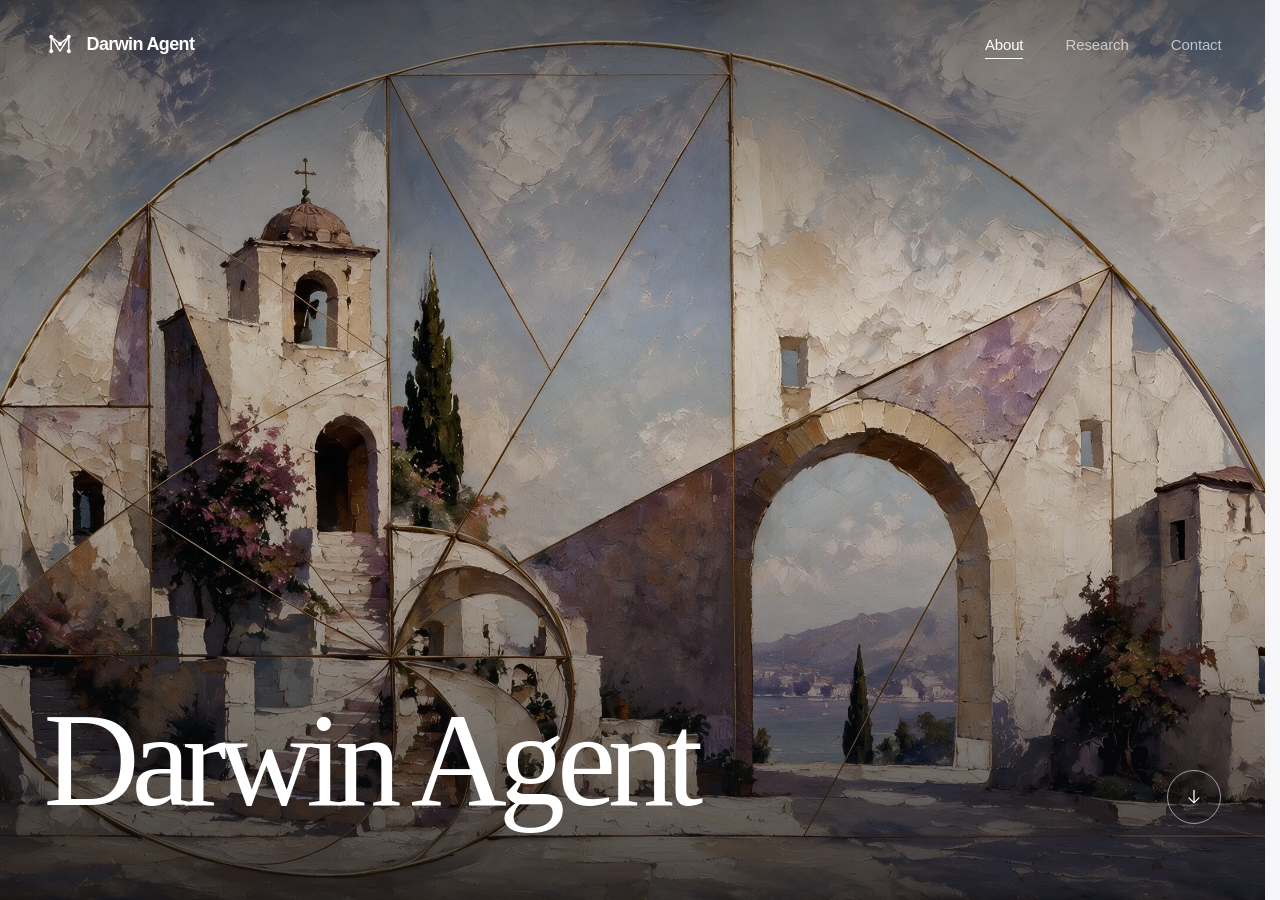
==== commit 13f37c6a: "修改图片位置" ====
--- a/index.html
+++ b/index.html
@@ -7,7 +7,7 @@
   <meta name="theme-color" content="#17181c">
   <title>Darwin Agent</title>
   <link rel="icon" href="favicon.svg" type="image/svg+xml">
-  <link rel="preload" href="assets/images/about-hero.webp" as="image">
+  <link rel="preload" href="images/about-hero.webp" as="image">
   <link rel="stylesheet" href="styles.css">
   <script src="script.js" defer></script>
 </head>
@@ -43,7 +43,7 @@
     <section class="page page--about is-active" data-page="about" aria-label="About">
       <div class="page__inner">
     <section class="hero" id="about" aria-labelledby="about-title">
-      <img class="hero__image" src="assets/images/about-hero.webp" alt="" fetchpriority="high">
+      <img class="hero__image" src="images/about-hero.webp" alt="" fetchpriority="high">
       <div class="hero__shade" aria-hidden="true"></div>
       <div class="hero__content page-shell">
         <h1 id="about-title">Darwin Agent</h1>
@@ -57,133 +57,204 @@
 
     <section class="page page--research" id="research" data-page="research" aria-labelledby="research-title" hidden>
       <div class="page__inner">
-    <section class="research-intro page-shell" aria-labelledby="research-title">
-      <p class="eyebrow">Research</p>
-      <h1 id="research-title"><span>Building agents that</span> <span>learn and evolve.</span></h1>
-    </section>
-
-    <section class="research-list page-shell" aria-label="Research papers">
-      <article class="paper-card" id="adastep">
-        <a class="paper-card__visual" href="assets/papers/AdaStep.pdf" target="_blank" rel="noreferrer" aria-label="Read the AdaStep paper">
-          <img src="assets/images/AdaStep.png" width="2366" height="1068" alt="AdaStep adaptive weighting of episode-level and step-level advantages" loading="eager">
-        </a>
-        <div class="paper-card__content">
-          <h2>AdaStep</h2>
-          <p class="paper-card__subtitle">Adaptive Step Credit Weighting for Agentic Reinforcement Learning</p>
-          <p class="paper-card__summary">AdaStep adaptively weights step-level credit in agentic reinforcement learning, preserving useful local advantage signals while suppressing downstream noise. It requires no critic, additional rollouts, or extra model inference, and improves performance across ALFWorld, WebShop, and ScienceWorld.</p>
-        </div>
-        <nav class="paper-card__resources" aria-label="AdaStep resources">
-          <a href="assets/papers/AdaStep.pdf" target="_blank" rel="noreferrer"><span>Paper</span><span aria-hidden="true">↗</span></a>
-          <a href="https://arxiv.org/abs/2610.03223" target="_blank" rel="noreferrer"><span>arXiv</span><span aria-hidden="true">↗</span></a>
-        </nav>
-      </article>
-
-      <article class="paper-card" id="harnessx">
-        <a class="paper-card__visual" href="https://darwin-agent.github.io/HarnessX/" target="_blank" rel="noreferrer" aria-label="Visit the HarnessX project page">
-          <img src="assets/images/HarnessX.png" width="911" height="436" alt="HarnessX compose, adapt, and evolve cycle" loading="lazy">
-        </a>
-        <div class="paper-card__content">
-          <h2>HarnessX</h2>
-          <p class="paper-card__subtitle">A Composable, Adaptive, and Evolvable Agent Harness Foundry</p>
-          <p class="paper-card__summary">HarnessX is a foundry for composing, adapting, and evolving agent harnesses. It turns execution traces into harness improvements and model training signals, closing the loop between runtime interfaces and model capability.</p>
-        </div>
-        <nav class="paper-card__resources" aria-label="HarnessX resources">
-          <a href="https://darwin-agent.github.io/HarnessX/" target="_blank" rel="noreferrer"><span>Project page</span><span aria-hidden="true">↗</span></a>
-          <a href="assets/papers/HarnessX.pdf" target="_blank" rel="noreferrer"><span>Paper</span><span aria-hidden="true">↗</span></a>
-          <a href="https://github.com/Darwin-Agent/HarnessX" target="_blank" rel="noreferrer"><span>Code</span><span aria-hidden="true">↗</span></a>
-        </nav>
-      </article>
-
-      <article class="paper-card" id="harnesspai">
-        <a class="paper-card__visual" href="https://darwin-agent.github.io/HarnessPAI/" target="_blank" rel="noreferrer" aria-label="Visit the HarnessPAI project page">
-          <img src="assets/images/HarnessPAI.png" width="1061" height="463" alt="HarnessPAI framework across physical AI environments" loading="lazy">
-        </a>
-        <div class="paper-card__content">
-          <h2>HarnessPAI</h2>
-          <p class="paper-card__subtitle">An Evolving Harness for Physical AI</p>
-          <p class="paper-card__summary">A model- and embodiment-agnostic harness that uses executable programs to organize perception, reasoning, and action. It evolves across rollouts, distilling execution feedback into reusable skills without retraining the underlying action model.</p>
-        </div>
-        <nav class="paper-card__resources" aria-label="HarnessPAI resources">
-          <a href="https://darwin-agent.github.io/HarnessPAI/" target="_blank" rel="noreferrer"><span>Project page</span><span aria-hidden="true">↗</span></a>
-          <a href="assets/papers/HarnessPAI.pdf" target="_blank" rel="noreferrer"><span>Paper</span><span aria-hidden="true">↗</span></a>
-          <a href="https://github.com/Darwin-Agent/HarnessPAI" target="_blank" rel="noreferrer"><span>Code</span><span aria-hidden="true">↗</span></a>
-        </nav>
-      </article>
-
-      <article class="paper-card" id="mi-memory">
-        <a class="paper-card__visual" href="https://darwin-agent.github.io/Mi-Memory/" target="_blank" rel="noreferrer" aria-label="Visit the Mi-Memory project page">
-          <img src="assets/images/Mi-Memory.png" width="904" height="548" alt="Mi-Memory lifecycle of structure, expansion, evolution, and deployment" loading="lazy">
-        </a>
-        <div class="paper-card__content">
-          <h2>Mi-Memory</h2>
-          <p class="paper-card__subtitle">A Lifecycle Memory Framework for Personal AI</p>
-          <p class="paper-card__summary">Mi-Memory organizes personal AI memory around Structure, Expansion, Evolution, and Deployment. Its evidence-gated design supports durable user state, multimodal grounding, auditable policy changes, and deployment across edge–cloud constraints.</p>
-        </div>
-        <nav class="paper-card__resources" aria-label="Mi-Memory resources">
-          <a href="https://darwin-agent.github.io/Mi-Memory/" target="_blank" rel="noreferrer"><span>Project page</span><span aria-hidden="true">↗</span></a>
-          <a href="assets/papers/Mi-Memory.pdf" target="_blank" rel="noreferrer"><span>Paper</span><span aria-hidden="true">↗</span></a>
-          <a href="https://github.com/Darwin-Agent/Mi-Memory" target="_blank" rel="noreferrer"><span>Code</span><span aria-hidden="true">↗</span></a>
-        </nav>
-      </article>
-
-      <article class="paper-card" id="trace">
-        <a class="paper-card__visual" href="https://darwin-agent.github.io/Car-bench-TRACE/" target="_blank" rel="noreferrer" aria-label="Visit the TRACE project page">
-          <img src="assets/images/Cat-bench-TRACE.png" width="809" height="276" alt="TRACE skill bank initialization, iterative evolution, and deployment" loading="lazy">
-        </a>
-        <div class="paper-card__content">
-          <h2>TRACE</h2>
-          <p class="paper-card__subtitle">A Self-Evolving Skill Bank for Consistent, Limit-Aware LLM Agents</p>
-          <p class="paper-card__summary">TRACE improves a skill-based agent without modifying model weights. By contrasting successful and failed trajectories, it evolves a modular Skill Bank that makes tool-using agents more consistent and more aware of their capability limits.</p>
-        </div>
-        <nav class="paper-card__resources" aria-label="TRACE resources">
-          <a href="https://darwin-agent.github.io/Car-bench-TRACE/" target="_blank" rel="noreferrer"><span>Project page</span><span aria-hidden="true">↗</span></a>
-          <a href="assets/papers/Car-bench-TRACE.pdf" target="_blank" rel="noreferrer"><span>Paper</span><span aria-hidden="true">↗</span></a>
-          <a href="https://github.com/Darwin-Agent/Car-bench-TRACE" target="_blank" rel="noreferrer"><span>Code</span><span aria-hidden="true">↗</span></a>
-        </nav>
-      </article>
-
-      <article class="paper-card" id="world-models">
-        <a class="paper-card__visual" href="https://github.com/Darwin-Agent/awesome-world-models-for-digital-agents" target="_blank" rel="noreferrer" aria-label="Visit the Digital Agents Meet World Models repository">
-          <img src="assets/images/awesome-world-models-for-digital-agents.png" width="1430" height="944" alt="Agent-centric design space of world models" loading="lazy">
-        </a>
-        <div class="paper-card__content">
-          <h2>Digital Agents Meet World Models</h2>
-          <p class="paper-card__subtitle">A Survey</p>
-          <p class="paper-card__summary">An agent-centric survey of world models across games, web and mobile interfaces, tool-use systems, and code repositories. It organizes the field around what is modeled, how prediction is learned, and how world models are used inside the agent loop.</p>
-        </div>
-        <nav class="paper-card__resources" aria-label="Digital Agents Meet World Models resources">
-          <a href="assets/papers/awesome-world-models-for-digital-agents.pdf" target="_blank" rel="noreferrer"><span>Paper</span><span aria-hidden="true">↗</span></a>
-          <a href="https://github.com/Darwin-Agent/awesome-world-models-for-digital-agents" target="_blank" rel="noreferrer"><span>Code</span><span aria-hidden="true">↗</span></a>
-        </nav>
-      </article>
-
-      <article class="paper-card" id="topological-collapse">
-        <a class="paper-card__visual" href="https://github.com/Darwin-Agent/topological-collapse-agent-societies" target="_blank" rel="noreferrer" aria-label="Visit the Topological Collapse repository">
-          <img src="assets/images/topological-collapse-agent-societies.png" width="858" height="600" alt="Topological collapse and higher-order interactions in AI agent societies" loading="lazy">
-        </a>
-        <div class="paper-card__content">
-          <h2>Topological Collapse of Higher-Order Interactions</h2>
-          <p class="paper-card__subtitle">Bottlenecks Collective Intelligence in AI Agent Societies</p>
-          <p class="paper-card__summary">A million-scale study of AI agent societies identifies hub-dominated star patterns as a structural bottleneck to collective behavior. Empirical networks, controlled simulations, and cross-model experiments show why interaction topology matters beyond individual model capability.</p>
-        </div>
-        <nav class="paper-card__resources" aria-label="Topological Collapse resources">
-          <a href="assets/papers/topological-collapse-agent-societies.pdf" target="_blank" rel="noreferrer"><span>Paper</span><span aria-hidden="true">↗</span></a>
-          <a href="https://github.com/Darwin-Agent/topological-collapse-agent-societies" target="_blank" rel="noreferrer"><span>Code</span><span aria-hidden="true">↗</span></a>
-        </nav>
-      </article>
-    </section>
-
-      <footer class="research-footer page-shell">
-    <a class="brand brand--footer" href="#about" aria-label="Darwin Agent home">
-      <svg class="brand__mark" viewBox="0 0 40 40" fill="none" aria-hidden="true">
-        <path d="M9 29V11l11 9 11-9v18" /><path d="m9 11 11 18 11-18" />
-        <circle cx="9" cy="11" r="2.5" /><circle cx="9" cy="29" r="2.5" /><circle cx="20" cy="20" r="2.5" /><circle cx="31" cy="11" r="2.5" /><circle cx="31" cy="29" r="2.5" />
-      </svg>
-      <span>Darwin Agent</span>
-    </a>
-    <span>© <span data-current-year>2026</span> Darwin Agent</span>
-    <a href="#contact">Contact <span aria-hidden="true">↗</span></a>
-  </footer>
+        <section class="research-intro page-shell" aria-labelledby="research-title">
+          <div class="research-intro__content">
+            <p class="research-kicker"><span aria-hidden="true"></span> Darwin Agent / Research</p>
+            <h1 id="research-title">Intelligence,<br><span>in evolution.</span></h1>
+            <p class="research-intro__summary">We study how agents learn from experience, build durable memory, and evolve together.</p>
+            <div class="research-intro__meta">
+              <span><strong>07</strong> research projects</span>
+              <span><strong>03</strong> connected directions</span>
+            </div>
+          </div>
+          <figure class="research-map">
+            <div class="research-map__heading"><span>Experience → capability</span><span aria-hidden="true">↗</span></div>
+            <svg viewBox="0 0 420 340" role="img" aria-labelledby="research-map-title">
+              <title id="research-map-title">A conceptual network of learning, memory, and evolution</title>
+              <g fill="none" stroke="#343d43" stroke-width="1">
+                <circle cx="210" cy="170" r="126" stroke-dasharray="3 7" />
+                <circle cx="210" cy="170" r="84" />
+                <path d="M35 170h350M210 20v300" stroke-dasharray="2 8" />
+                <path d="m105 98 51 20 54-74 53 80 52-26M105 242l51-20 54 74 53-80 52 26M84 170l72-52 107 6 73 46-73 46-107 6Z" />
+              </g>
+              <g fill="none" stroke="#ff873e" stroke-width="1.5">
+                <path d="M210 170 156 118 105 98M210 170l53-46 52-26M210 170l53 46 52 26M210 170l-54 52-51 20" />
+                <path d="M210 44v66M336 170h-66M210 296v-66M84 170h66" opacity=".45" />
+                <path d="m105 98 105-54 105 54M315 242l-105 54-105-54" stroke-dasharray="4 5" opacity=".5" />
+              </g>
+              <g fill="#151a1d" stroke="#67737b" stroke-width="1.5">
+                <circle cx="210" cy="44" r="6" /><circle cx="336" cy="170" r="6" />
+                <circle cx="210" cy="296" r="6" /><circle cx="84" cy="170" r="6" />
+                <circle cx="156" cy="118" r="4" /><circle cx="263" cy="124" r="4" />
+                <circle cx="263" cy="216" r="4" /><circle cx="156" cy="222" r="4" />
+              </g>
+              <g fill="#ff873e">
+                <circle cx="105" cy="98" r="5" /><circle cx="315" cy="98" r="5" />
+                <circle cx="315" cy="242" r="5" /><circle cx="105" cy="242" r="5" />
+              </g>
+              <path d="m210 130 35 20v40l-35 20-35-20v-40Z" fill="#ff6801" />
+              <g fill="none" stroke="#16191b" stroke-width="2.5" stroke-linecap="round" stroke-linejoin="round">
+                <path d="M194 183v-26l16 13 16-13v26M194 157l16 26 16-26" />
+              </g>
+              <g fill="#a4afb6" font-family="monospace" font-size="10" letter-spacing="1.3">
+                <text x="78" y="75">LEARNING</text><text x="298" y="75">MEMORY</text>
+                <text x="159" y="327">EVOLUTION</text>
+              </g>
+            </svg>
+            <figcaption>One agent. An expanding set of possibilities.</figcaption>
+          </figure>
+        </section>
+
+        <section class="research-work page-shell" aria-labelledby="research-work-title">
+          <div class="research-work__heading">
+            <div><p class="research-kicker">Ideas into systems</p><h2 id="research-work-title">Selected work</h2></div>
+            <span class="research-work__count" data-research-count aria-live="polite" aria-atomic="true">7 projects</span>
+          </div>
+          <div class="research-filters" role="group" aria-label="Filter research by direction">
+            <button type="button" class="is-active" data-research-filter="all" aria-pressed="true">All work <span>07</span></button>
+            <button type="button" data-research-filter="adaptation" aria-pressed="false">Learning &amp; adaptation <span>04</span></button>
+            <button type="button" data-research-filter="memory" aria-pressed="false">Memory &amp; world models <span>02</span></button>
+            <button type="button" data-research-filter="collective" aria-pressed="false">Collective intelligence <span>01</span></button>
+          </div>
+          <div class="research-grid" data-research-grid>
+            <article class="research-card" id="adastep" data-research-category="adaptation">
+              <a class="research-card__visual" href="assets/papers/AdaStep.pdf" target="_blank" rel="noreferrer" aria-label="Read the AdaStep paper">
+                <img src="images/AdaStep.png" width="2366" height="1068" alt="AdaStep adaptive weighting of episode-level and step-level advantages" loading="eager">
+              </a>
+              <div class="research-card__body">
+                <div class="research-card__meta"><span>Credit assignment</span><span>01</span></div>
+                <h3>AdaStep</h3>
+                <p class="research-card__subtitle">Adaptive Step Credit Weighting for Agentic Reinforcement Learning</p>
+                <p class="research-card__summary">AdaStep adaptively weights step-level credit in agentic reinforcement learning, preserving useful local advantage signals while suppressing downstream noise. It requires no critic, additional rollouts, or extra model inference, and improves performance across ALFWorld, WebShop, and ScienceWorld.</p>
+                <nav class="research-card__resources" aria-label="AdaStep resources">
+                  <a href="assets/papers/AdaStep.pdf" target="_blank" rel="noreferrer"><span>Paper</span><span aria-hidden="true">↗</span></a>
+                  <a href="https://arxiv.org/abs/2610.03223" target="_blank" rel="noreferrer"><span>arXiv</span><span aria-hidden="true">↗</span></a>
+                </nav>
+              </div>
+            </article>
+
+            <article class="research-card" id="harnessx" data-research-category="adaptation">
+              <a class="research-card__visual" href="https://darwin-agent.github.io/HarnessX/" target="_blank" rel="noreferrer" aria-label="Visit the HarnessX project page">
+                <img src="images/HarnessX.png" width="911" height="436" alt="HarnessX compose, adapt, and evolve cycle" loading="lazy">
+              </a>
+              <div class="research-card__body">
+                <div class="research-card__meta"><span>Agent harnesses</span><span>02</span></div>
+                <h3>HarnessX</h3>
+                <p class="research-card__subtitle">A Composable, Adaptive, and Evolvable Agent Harness Foundry</p>
+                <p class="research-card__summary">HarnessX is a foundry for composing, adapting, and evolving agent harnesses. It turns execution traces into harness improvements and model training signals, closing the loop between runtime interfaces and model capability.</p>
+                <nav class="research-card__resources" aria-label="HarnessX resources">
+                  <a href="https://darwin-agent.github.io/HarnessX/" target="_blank" rel="noreferrer"><span>Project page</span><span aria-hidden="true">↗</span></a>
+                  <a href="assets/papers/HarnessX.pdf" target="_blank" rel="noreferrer"><span>Paper</span><span aria-hidden="true">↗</span></a>
+                  <a href="https://github.com/Darwin-Agent/HarnessX" target="_blank" rel="noreferrer"><span>Code</span><span aria-hidden="true">↗</span></a>
+                </nav>
+              </div>
+            </article>
+
+            <article class="research-card" id="harnesspai" data-research-category="adaptation">
+              <a class="research-card__visual" href="https://darwin-agent.github.io/HarnessPAI/" target="_blank" rel="noreferrer" aria-label="Visit the HarnessPAI project page">
+                <img src="images/HarnessPAI.png" width="1061" height="463" alt="HarnessPAI framework across physical AI environments" loading="lazy">
+              </a>
+              <div class="research-card__body">
+                <div class="research-card__meta"><span>Physical AI</span><span>03</span></div>
+                <h3>HarnessPAI</h3>
+                <p class="research-card__subtitle">An Evolving Harness for Physical AI</p>
+                <p class="research-card__summary">A model- and embodiment-agnostic harness that uses executable programs to organize perception, reasoning, and action. It evolves across rollouts, distilling execution feedback into reusable skills without retraining the underlying action model.</p>
+                <nav class="research-card__resources" aria-label="HarnessPAI resources">
+                  <a href="https://darwin-agent.github.io/HarnessPAI/" target="_blank" rel="noreferrer"><span>Project page</span><span aria-hidden="true">↗</span></a>
+                  <a href="assets/papers/HarnessPAI.pdf" target="_blank" rel="noreferrer"><span>Paper</span><span aria-hidden="true">↗</span></a>
+                  <a href="https://github.com/Darwin-Agent/HarnessPAI" target="_blank" rel="noreferrer"><span>Code</span><span aria-hidden="true">↗</span></a>
+                </nav>
+              </div>
+            </article>
+
+            <article class="research-card" id="mi-memory" data-research-category="memory">
+              <a class="research-card__visual" href="https://darwin-agent.github.io/Mi-Memory/" target="_blank" rel="noreferrer" aria-label="Visit the Mi-Memory project page">
+                <img src="images/Mi-Memory.png" width="904" height="548" alt="Mi-Memory lifecycle of structure, expansion, evolution, and deployment" loading="lazy">
+              </a>
+              <div class="research-card__body">
+                <div class="research-card__meta"><span>Personal AI memory</span><span>04</span></div>
+                <h3>Mi-Memory</h3>
+                <p class="research-card__subtitle">A Lifecycle Memory Framework for Personal AI</p>
+                <p class="research-card__summary">Mi-Memory organizes personal AI memory around Structure, Expansion, Evolution, and Deployment. Its evidence-gated design supports durable user state, multimodal grounding, auditable policy changes, and deployment across edge–cloud constraints.</p>
+                <nav class="research-card__resources" aria-label="Mi-Memory resources">
+                  <a href="https://darwin-agent.github.io/Mi-Memory/" target="_blank" rel="noreferrer"><span>Project page</span><span aria-hidden="true">↗</span></a>
+                  <a href="assets/papers/Mi-Memory.pdf" target="_blank" rel="noreferrer"><span>Paper</span><span aria-hidden="true">↗</span></a>
+                  <a href="https://github.com/Darwin-Agent/Mi-Memory" target="_blank" rel="noreferrer"><span>Code</span><span aria-hidden="true">↗</span></a>
+                </nav>
+              </div>
+            </article>
+
+            <article class="research-card" id="trace" data-research-category="adaptation">
+              <a class="research-card__visual" href="https://darwin-agent.github.io/Car-bench-TRACE/" target="_blank" rel="noreferrer" aria-label="Visit the TRACE project page">
+                <img src="images/Cat-bench-TRACE.png" width="809" height="276" alt="TRACE skill bank initialization, iterative evolution, and deployment" loading="lazy">
+              </a>
+              <div class="research-card__body">
+                <div class="research-card__meta"><span>Skill evolution</span><span>05</span></div>
+                <h3>TRACE</h3>
+                <p class="research-card__subtitle">A Self-Evolving Skill Bank for Consistent, Limit-Aware LLM Agents</p>
+                <p class="research-card__summary">TRACE improves a skill-based agent without modifying model weights. By contrasting successful and failed trajectories, it evolves a modular Skill Bank that makes tool-using agents more consistent and more aware of their capability limits.</p>
+                <nav class="research-card__resources" aria-label="TRACE resources">
+                  <a href="https://darwin-agent.github.io/Car-bench-TRACE/" target="_blank" rel="noreferrer"><span>Project page</span><span aria-hidden="true">↗</span></a>
+                  <a href="assets/papers/Car-bench-TRACE.pdf" target="_blank" rel="noreferrer"><span>Paper</span><span aria-hidden="true">↗</span></a>
+                  <a href="https://github.com/Darwin-Agent/Car-bench-TRACE" target="_blank" rel="noreferrer"><span>Code</span><span aria-hidden="true">↗</span></a>
+                </nav>
+              </div>
+            </article>
+
+            <article class="research-card" id="world-models" data-research-category="memory">
+              <a class="research-card__visual" href="https://github.com/Darwin-Agent/awesome-world-models-for-digital-agents" target="_blank" rel="noreferrer" aria-label="Visit the Digital Agents Meet World Models repository">
+                <img src="images/awesome-world-models-for-digital-agents.png" width="1430" height="944" alt="Agent-centric design space of world models" loading="lazy">
+              </a>
+              <div class="research-card__body">
+                <div class="research-card__meta"><span>World models</span><span>06</span></div>
+                <h3>Digital Agents Meet World Models</h3>
+                <p class="research-card__subtitle">A Survey</p>
+                <p class="research-card__summary">An agent-centric survey of world models across games, web and mobile interfaces, tool-use systems, and code repositories. It organizes the field around what is modeled, how prediction is learned, and how world models are used inside the agent loop.</p>
+                <nav class="research-card__resources" aria-label="Digital Agents Meet World Models resources">
+                  <a href="assets/papers/awesome-world-models-for-digital-agents.pdf" target="_blank" rel="noreferrer"><span>Paper</span><span aria-hidden="true">↗</span></a>
+                  <a href="https://github.com/Darwin-Agent/awesome-world-models-for-digital-agents" target="_blank" rel="noreferrer"><span>Code</span><span aria-hidden="true">↗</span></a>
+                </nav>
+              </div>
+            </article>
+
+            <article class="research-card" id="topological-collapse" data-research-category="collective">
+              <a class="research-card__visual" href="https://github.com/Darwin-Agent/topological-collapse-agent-societies" target="_blank" rel="noreferrer" aria-label="Visit the Topological Collapse repository">
+                <img src="images/topological-collapse-agent-societies.png" width="858" height="600" alt="Topological collapse and higher-order interactions in AI agent societies" loading="lazy">
+              </a>
+              <div class="research-card__body">
+                <div class="research-card__meta"><span>Collective intelligence</span><span>07</span></div>
+                <h3>Topological Collapse of Higher-Order Interactions</h3>
+                <p class="research-card__subtitle">Bottlenecks Collective Intelligence in AI Agent Societies</p>
+                <p class="research-card__summary">A million-scale study of AI agent societies identifies hub-dominated star patterns as a structural bottleneck to collective behavior. Empirical networks, controlled simulations, and cross-model experiments show why interaction topology matters beyond individual model capability.</p>
+                <nav class="research-card__resources" aria-label="Topological Collapse resources">
+                  <a href="assets/papers/topological-collapse-agent-societies.pdf" target="_blank" rel="noreferrer"><span>Paper</span><span aria-hidden="true">↗</span></a>
+                  <a href="https://github.com/Darwin-Agent/topological-collapse-agent-societies" target="_blank" rel="noreferrer"><span>Code</span><span aria-hidden="true">↗</span></a>
+                </nav>
+              </div>
+            </article>
+          </div>
+        </section>
+
+        <section class="research-connect page-shell" aria-labelledby="research-connect-title">
+          <div class="research-connect__inner">
+            <div><p class="research-kicker">The next iteration</p><h2 id="research-connect-title">Build what comes next.</h2><p>Explore the code, follow our work, or start a conversation.</p></div>
+            <div class="research-connect__links">
+              <a href="https://github.com/Darwin-Agent" target="_blank" rel="noreferrer">Explore GitHub <span aria-hidden="true">↗</span></a>
+              <a href="#contact">Get in touch <span aria-hidden="true">↗</span></a>
+            </div>
+          </div>
+        </section>
+        <footer class="research-footer page-shell">
+          <a class="brand brand--footer" href="#about" aria-label="Darwin Agent home">
+            <svg class="brand__mark" viewBox="0 0 40 40" fill="none" aria-hidden="true">
+              <path d="M9 29V11l11 9 11-9v18" /><path d="m9 11 11 18 11-18" />
+              <circle cx="9" cy="11" r="2.5" /><circle cx="9" cy="29" r="2.5" /><circle cx="20" cy="20" r="2.5" /><circle cx="31" cy="11" r="2.5" /><circle cx="31" cy="29" r="2.5" />
+            </svg>
+            <span>Darwin Agent</span>
+          </a>
+          <span>© <span data-current-year>2026</span> Darwin Agent</span>
+          <span class="research-footer__note">Always evolving.</span>
+        </footer>
       </div>
     </section>
 
@@ -206,10 +277,10 @@
       </div>
     </div>
     <div class="footer__landscape">
-      <img src="assets/images/about-landscape.webp" alt="" loading="lazy">
+      <img src="images/about-landscape.webp" alt="" loading="lazy">
       <div class="footer__legal page-shell">
         <span>© <span data-current-year>2026</span> Darwin Agent</span>
-        <a href="#contact" data-scroll-top>Back to top <span aria-hidden="true">↑</span></a>
+        <a href="#about" data-return-home aria-label="Return to the first page">Back to top <span aria-hidden="true">↑</span></a>
       </div>
     </div>
       </div>
--- a/styles.css
+++ b/styles.css
@@ -10,6 +10,7 @@
   --white: #ffffff;
   --sans: -apple-system, BlinkMacSystemFont, "Segoe UI", Helvetica, Arial, sans-serif;
   --serif: "Iowan Old Style", "Baskerville", "Times New Roman", serif;
+  --mono: "SFMono-Regular", Consolas, "Liberation Mono", monospace;
   --header-height: 88px;
   --gutter: clamp(24px, 3.4vw, 56px);
   --max-width: 1600px;
@@ -65,6 +66,15 @@
   transition: color 240ms ease, background-color 240ms ease, box-shadow 240ms ease;
 }
 .site-header--overlay { color: var(--white); }
+.site-header--dark {
+  color: #f1f3f3;
+  background: rgba(16, 19, 21, 0.94);
+  box-shadow: 0 1px 0 #2b3237;
+  -webkit-backdrop-filter: blur(16px);
+  backdrop-filter: blur(16px);
+}
+.site-header--dark .brand__mark { color: var(--accent); }
+.site-header--dark .site-nav a.is-active { color: #ff934f; }
 .site-header--light,
 .site-header--overlay.is-scrolled,
 .site-header--overlay.is-menu-open {
@@ -223,8 +233,7 @@
   padding-top: clamp(96px, 12vw, 180px);
   padding-bottom: clamp(88px, 10vw, 150px);
 }
-.footer__heading h2,
-.research-intro h1 {
+.footer__heading h2 {
   margin: 0;
   font-family: var(--serif);
   font-weight: 400;
@@ -274,92 +283,178 @@
 .page__inner { position: relative; }
 .page--about,
 .page--about .page__inner { background: #33353a; }
-.page--research { padding-top: var(--header-height); }
+.page--research {
+  --research-bg: #101315;
+  --research-panel: #191e21;
+  --research-line: #30383d;
+  --research-text: #f1f3f3;
+  --research-muted: #a5afb5;
+  --research-orange: #ff934f;
+  padding-top: var(--header-height);
+  color: var(--research-text);
+  background: var(--research-bg);
+}
+.page--research .page__inner { background: var(--research-bg); }
+body[data-route="research"] { background: #101315; }
 .page--contact .site-footer { display: flex; flex-direction: column; min-height: 100vh; min-height: 100svh; }
 .page--contact .footer__content { flex: 1; }
 
 .research-intro {
-  padding-top: clamp(90px, 9vw, 145px);
-  padding-bottom: clamp(90px, 10vw, 150px);
-  border-bottom: 1px solid var(--line);
-}
-.research-intro h1 { font-size: clamp(64px, 7.4vw, 116px); line-height: 0.94; }
-.research-intro h1 span { display: block; }
-.research-list { padding-bottom: 40px; }
-.paper-card {
   display: grid;
-  grid-template-columns: minmax(250px, 0.95fr) minmax(360px, 1.8fr) minmax(150px, 0.48fr);
-  gap: clamp(32px, 3.7vw, 64px);
-  align-items: center;
-  padding-block: clamp(58px, 6vw, 94px);
-  border-bottom: 1px solid var(--line);
-  scroll-margin-top: calc(var(--header-height) + 24px);
-}
-.paper-card__visual {
+  grid-template-columns: minmax(0, 1.5fr) minmax(280px, 0.85fr);
+  align-items: center;
+  gap: clamp(40px, 7vw, 112px);
+  padding-top: clamp(64px, 6vw, 100px);
+  padding-bottom: clamp(64px, 6vw, 96px);
+}
+.research-kicker {
   display: flex;
   align-items: center;
+  gap: 10px;
+  margin: 0 0 25px;
+  color: var(--research-orange);
+  font-family: var(--mono);
+  font-size: 10px;
+  font-weight: 500;
+  letter-spacing: .1em;
+  line-height: 1.5;
+  text-transform: uppercase;
+}
+.research-kicker > span { width: 6px; height: 6px; border-radius: 50%; background: currentColor; }
+.research-intro h1 {
+  margin: 0;
+  font-family: var(--sans);
+  font-size: clamp(62px, 6.6vw, 104px);
+  font-weight: 600;
+  line-height: 1.04;
+  letter-spacing: -.065em;
+}
+.research-intro h1 span { color: var(--research-orange); }
+.research-intro__summary {
+  max-width: 500px;
+  margin: 28px 0 0;
+  color: var(--research-muted);
+  font-size: 17px;
+  line-height: 1.75;
+}
+.research-intro__meta { display: flex; flex-wrap: wrap; gap: 20px 34px; margin-top: 38px; }
+.research-intro__meta > span { display: inline-flex; align-items: baseline; gap: 10px; color: var(--research-muted); font-size: 12px; }
+.research-intro__meta strong { color: var(--research-text); font-family: var(--mono); font-size: 18px; font-weight: 400; }
+.research-map {
+  margin: 0;
+  padding: 20px 22px 18px;
+  border: 1px solid var(--research-line);
+  border-radius: 16px;
+  background-color: #151a1d;
+  background-image: radial-gradient(#333c43 0.7px, transparent 0.7px);
+  background-size: 16px 16px;
+}
+.research-map__heading { display: flex; justify-content: space-between; align-items: center; gap: 12px; }
+.research-map__heading span:first-child { color: #b3bdc3; font-family: var(--mono); font-size: 10px; letter-spacing: .035em; }
+.research-map__heading span:last-child { color: var(--research-orange); font-size: 20px; }
+.research-map svg { display: block; width: 100%; height: auto; margin-block: 8px; }
+.research-map figcaption { color: var(--research-muted); font-size: 11px; line-height: 1.6; }
+.research-work { padding-bottom: 72px; scroll-margin-top: calc(var(--header-height) + 24px); }
+.research-work__heading { display: flex; justify-content: space-between; align-items: flex-end; gap: 24px; padding-top: 34px; border-top: 1px solid var(--research-line); }
+.research-work__heading .research-kicker { margin-bottom: 12px; color: var(--research-muted); }
+.research-work__heading h2 { margin: 0; font-size: 32px; font-weight: 550; letter-spacing: -.04em; }
+.research-work__count { padding-bottom: 5px; color: var(--research-muted); font-family: var(--mono); font-size: 11px; }
+.research-filters { display: flex; flex-wrap: wrap; gap: 8px; margin-block: 28px 32px; }
+.research-filters button {
+  display: inline-flex;
+  align-items: center;
+  gap: 12px;
+  min-height: 44px;
+  padding: 10px 15px;
+  color: #bdc5ca;
+  background: transparent;
+  border: 1px solid var(--research-line);
+  border-radius: 7px;
+  font-size: 12px;
+  cursor: pointer;
+  transition: color 160ms ease, background-color 160ms ease, border-color 160ms ease;
+}
+.research-filters button span { color: #87959e; font-family: var(--mono); font-size: 10px; }
+.research-filters button:hover { color: var(--research-text); background: #21282d; border-color: #52606a; }
+.research-filters button.is-active { color: #141719; background: var(--accent); border-color: var(--accent); }
+.research-filters button.is-active span { color: #3d210e; }
+.research-grid { display: grid; grid-template-columns: repeat(2, minmax(0, 1fr)); gap: 22px; }
+.research-card {
+  display: grid;
+  grid-template-rows: auto 1fr;
+  min-width: 0;
+  padding: 14px;
+  border: 1px solid var(--research-line);
+  border-radius: 14px;
+  background: var(--research-panel);
+  scroll-margin-top: calc(var(--header-height) + 28px);
+  transition: border-color 180ms ease, box-shadow 180ms ease;
+}
+.research-card[hidden] { display: none !important; }
+.research-card:hover { border-color: #68727a; box-shadow: 0 14px 32px rgba(0,0,0,.15); }
+.research-card__visual {
+  display: flex;
+  align-items: center;
   justify-content: center;
+  min-width: 0;
+  aspect-ratio: 2.25;
+  padding: clamp(18px, 2vw, 32px);
   overflow: hidden;
-  border: 1px solid #e4e2e6;
-  border-radius: 3px;
-  background: #fff;
-  box-shadow: 0 12px 34px rgba(30, 26, 40, 0.045);
-  transition: transform 240ms ease, box-shadow 240ms ease;
-}
-.paper-card__visual img { width: 100%; height: auto; }
-.paper-card__visual:hover { transform: translateY(-4px); box-shadow: 0 18px 42px rgba(30, 26, 40, 0.1); }
-.paper-card__content h2 {
+  border-radius: 7px;
+  background: #eef0ef;
+}
+.research-card__visual img { width: 100%; height: 100%; object-fit: contain; transition: transform 220ms ease; }
+.research-card__visual:hover img { transform: scale(1.025); }
+.research-card__body { display: flex; flex-direction: column; align-items: flex-start; min-width: 0; padding: 25px 14px 12px; }
+.research-card__meta { display: flex; justify-content: space-between; gap: 16px; width: 100%; margin-bottom: 18px; color: var(--research-orange); font-family: var(--mono); font-size: 10px; letter-spacing: .075em; text-transform: uppercase; }
+.research-card__meta span:last-child { color: #8c989f; }
+.research-card__body h3 {
   margin: 0;
-  font-family: var(--serif);
-  font-size: clamp(30px, 2.55vw, 43px);
-  font-weight: 400;
-  line-height: 1.04;
-  letter-spacing: -0.035em;
-}
-.paper-card__subtitle {
-  margin: 10px 0 0;
-  font-family: var(--serif);
-  font-size: clamp(18px, 1.55vw, 24px);
-  line-height: 1.25;
-  letter-spacing: -0.018em;
-}
-.paper-card__summary {
-  max-width: 710px;
-  margin: 28px 0 0;
-  color: #55515d;
-  font-size: clamp(15px, 1.15vw, 17px);
-  line-height: 1.72;
-  letter-spacing: -0.008em;
-}
-.paper-card__resources { display: grid; align-content: center; }
-.paper-card__resources a {
-  display: flex;
-  align-items: center;
-  justify-content: space-between;
-  gap: 20px;
-  padding: 14px 0;
+  font-size: clamp(26px, 2.25vw, 34px);
+  font-weight: 550;
+  line-height: 1.2;
+  letter-spacing: -.04em;
+  text-wrap: balance;
+}
+.research-card__subtitle {
+  margin: 12px 0 0;
+  color: #d0d7db;
+  font-size: 15px;
+  line-height: 1.6;
+}
+.research-card__summary {
+  margin: 18px 0 26px;
+  color: var(--research-muted);
   font-size: 14px;
-  font-weight: 500;
-  border-bottom: 1px solid transparent;
-  transition: color 180ms ease, border-color 180ms ease;
-}
-.paper-card__resources a + a { border-top-color: var(--line); }
-.paper-card__resources a + a:hover { border-top-color: var(--accent); }
-.paper-card__resources a span:last-child { font-size: 19px; font-weight: 400; transition: transform 180ms ease; }
-.paper-card__resources a:hover { color: var(--accent); border-bottom-color: var(--accent); }
-.paper-card__resources a:hover span:last-child { transform: translate(2px, -2px); }
+  line-height: 1.75;
+}
+.research-card__resources { display: flex; flex-wrap: wrap; gap: 8px; margin-top: auto; }
+.research-card__resources a { display: inline-flex; align-items: center; gap: 20px; min-height: 44px; padding: 9px 12px; border: 1px solid #46525a; border-radius: 5px; color: #dde3e6; font-size: 12px; transition: color 160ms ease, background-color 160ms ease, border-color 160ms ease; }
+.research-card__resources a span:last-child { color: #a6b2b9; font-size: 16px; }
+.research-card__resources a:hover { color: var(--research-orange); background: #242c31; border-color: var(--research-orange); }
+.research-card__resources a:hover span:last-child { color: var(--research-orange); }
+.research-connect { padding-bottom: 42px; }
+.research-connect__inner { display: flex; justify-content: space-between; align-items: center; gap: 40px; padding: 40px 0; border-top: 1px solid var(--research-line); border-bottom: 1px solid var(--research-line); }
+.research-connect .research-kicker { margin-bottom: 15px; }
+.research-connect h2 { margin: 0; font-size: clamp(28px, 3.2vw, 44px); font-weight: 550; letter-spacing: -.045em; line-height: 1.2; }
+.research-connect p:last-child { margin: 16px 0 0; color: var(--research-muted); font-size: 14px; line-height: 1.7; }
+.research-connect__links { display: flex; flex-wrap: wrap; gap: 10px; flex-shrink: 0; }
+.research-connect__links a { display: flex; align-items: center; justify-content: space-between; gap: 24px; min-height: 46px; padding: 12px 16px; border: 1px solid #52606a; border-radius: 6px; font-size: 12px; transition: background-color 180ms ease, border-color 180ms ease; }
+.research-connect__links a:last-child { color: #141719; background: var(--accent); border-color: var(--accent); }
+.research-connect__links a:hover { border-color: var(--research-orange); background: #283035; }
+.research-connect__links a:last-child:hover { background: #ff934f; }
 .research-footer {
-  min-height: 190px;
+  min-height: 98px;
   display: grid;
   grid-template-columns: 1fr auto 1fr;
   align-items: center;
   gap: 32px;
-  color: var(--muted);
+  padding-bottom: 30px;
+  color: var(--research-muted);
   font-size: 12px;
 }
-.research-footer > a:last-child { justify-self: end; font-size: 14px; color: var(--ink); }
-.research-footer > a:last-child:hover { color: var(--accent); }
-.brand--footer { color: var(--ink); font-size: 16px; }
+.research-footer__note { justify-self: end; font-family: var(--mono); font-size: 10px; }
+.brand--footer { color: var(--research-text); font-size: 16px; }
 .brand--footer .brand__mark { width: 28px; height: 28px; }
 
 
@@ -402,16 +497,10 @@
 :focus-visible { outline: 2px solid var(--accent); outline-offset: 5px; }
 
 @media (max-width: 1100px) {
-  .paper-card { grid-template-columns: minmax(240px, .85fr) minmax(0, 1.5fr); }
-  .paper-card__resources {
-    grid-column: 2;
-    display: flex;
-    flex-wrap: wrap;
-    gap: 12px 30px;
-    margin-top: -12px;
-  }
-  .paper-card__resources a { min-width: 100px; padding: 8px 0; }
-  .paper-card__resources a + a { border-top: 0; }
+  .research-intro { gap: 32px; }
+  .research-intro h1 { font-size: clamp(56px, 7.2vw, 78px); }
+  .research-connect__inner { align-items: flex-start; }
+  .research-connect__links { flex-direction: column; }
 }
 
 @media (max-width: 760px) {
@@ -441,6 +530,8 @@
   .site-nav.is-open { visibility: visible; opacity: 1; transform: translateY(0); }
   .site-nav a { font-family: var(--serif); font-size: 48px; font-weight: 400; letter-spacing: -0.04em; opacity: 1; }
   .site-nav a::after { bottom: 6px; }
+  .site-header--dark .site-nav { color: #f1f3f3; background: #101315; }
+  .site-header--dark .site-nav a { font-family: var(--sans); font-weight: 550; }
   .hero { min-height: 580px; }
   .hero__image { object-position: 53% center; }
   .hero__content { padding-bottom: 88px; }
@@ -450,26 +541,35 @@
   .footer__heading h2 { font-size: 76px; }
   .footer__landscape { height: 250px; }
   .footer__legal { bottom: 20px; font-size: 11px; }
-  .research-intro { padding-top: 76px; padding-bottom: 78px; }
-  .research-intro .eyebrow { margin-bottom: 22px; }
-  .research-intro h1 { font-size: clamp(52px, 14.5vw, 78px); line-height: .96; }
-  .research-intro h1 span { display: inline; }
-  .paper-card { grid-template-columns: 1fr; gap: 30px; padding-block: 48px; }
-  .paper-card__visual { width: 100%; max-width: 520px; }
-  .paper-card__content h2 { font-size: 34px; }
-  .paper-card__subtitle { font-size: 20px; }
-  .paper-card__summary { margin-top: 20px; font-size: 15px; line-height: 1.65; }
-  .paper-card__resources { grid-column: 1; gap: 8px 26px; margin-top: 0; }
-  .paper-card__resources a { min-width: 104px; }
-  .research-footer { grid-template-columns: 1fr auto; min-height: 180px; gap: 20px; }
-  .research-footer > span { grid-column: 1 / -1; grid-row: 2; padding-bottom: 28px; }
-  .research-footer > a:last-child { grid-column: 2; grid-row: 1; }
+  .research-intro { grid-template-columns: 1fr; padding-top: 48px; padding-bottom: 48px; gap: 36px; }
+  .research-intro h1 { font-size: clamp(50px, 10.8vw, 76px); }
+  .research-intro__summary { margin-top: 24px; font-size: 16px; }
+  .research-intro__meta { margin-top: 26px; gap: 20px; }
+  .research-map { max-width: 440px; width: 100%; justify-self: center; }
+  .research-work { padding-bottom: 44px; }
+  .research-work__heading { padding-top: 26px; }
+  .research-work__heading h2 { font-size: 28px; }
+  .research-filters { gap: 8px; margin-block: 22px 26px; }
+  .research-filters button { gap: 8px; padding: 10px 12px; }
+  .research-grid { grid-template-columns: 1fr; gap: 18px; }
+  .research-card { padding: 12px; }
+  .research-card__body { padding: 22px 10px 10px; }
+  .research-card__body h3 { font-size: 28px; }
+  .research-card__visual { aspect-ratio: 1.9; }
+  .research-connect__inner { flex-direction: column; padding-block: 30px; gap: 26px; }
+  .research-connect__links { flex-direction: row; }
+  .research-footer { grid-template-columns: 1fr auto; gap: 18px; padding-bottom: 28px; }
+  .research-footer > span:nth-child(2) { grid-column: 1 / -1; grid-row: 2; font-size: 11px; }
+  .research-footer__note { grid-column: 2; grid-row: 1; }
 }
 
 @media (max-width: 420px) {
   .hero h1 { font-size: 74px; }
-  .paper-card__resources { display: grid; grid-template-columns: 1fr 1fr; }
-  .paper-card__resources a { min-width: 0; }
+  .research-intro h1 { font-size: clamp(43px, 12.8vw, 53px); }
+  .research-map { padding: 16px; }
+  .research-card__body h3 { font-size: 26px; }
+  .research-connect__links { width: 100%; }
+  .research-connect__links a { flex: 1; gap: 12px; padding: 12px; }
   .contact-link__value { font-size: 17px; }
 }
 
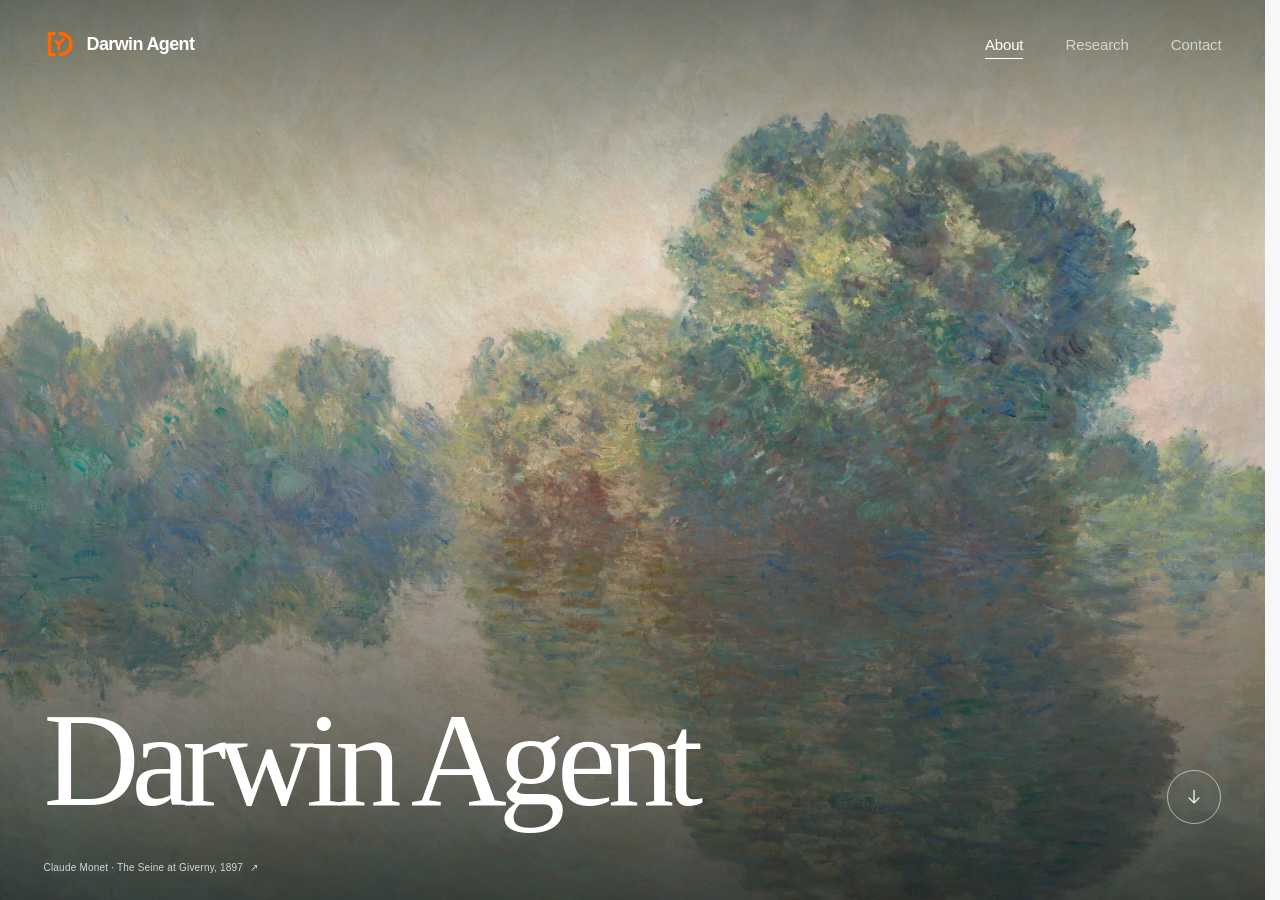
==== commit baf8719a: "更新logo、主页图片、research分类" ====
--- a/index.html
+++ b/index.html
@@ -6,8 +6,10 @@
   <meta name="description" content="Darwin Agent — research on self-evolving agents, agent harnesses, memory, world models, and collective intelligence.">
   <meta name="theme-color" content="#17181c">
   <title>Darwin Agent</title>
+  <link rel="icon" href="favicon.png" type="image/png" sizes="64x64">
   <link rel="icon" href="favicon.svg" type="image/svg+xml">
-  <link rel="preload" href="images/about-hero.webp" as="image">
+  <link rel="preload" href="images/about-hero-monet.webp" as="image" media="(min-width: 761px)">
+  <link rel="preload" href="images/about-hero-monet-mobile.webp" as="image" media="(max-width: 760px)">
   <link rel="stylesheet" href="styles.css">
   <script src="script.js" defer></script>
 </head>
@@ -16,15 +18,7 @@
 
   <header class="site-header site-header--overlay" data-header>
     <a class="brand" href="#about" aria-label="Darwin Agent home">
-      <svg class="brand__mark" viewBox="0 0 40 40" fill="none" aria-hidden="true">
-        <path d="M9 29V11l11 9 11-9v18" />
-        <path d="m9 11 11 18 11-18" />
-        <circle cx="9" cy="11" r="2.5" />
-        <circle cx="9" cy="29" r="2.5" />
-        <circle cx="20" cy="20" r="2.5" />
-        <circle cx="31" cy="11" r="2.5" />
-        <circle cx="31" cy="29" r="2.5" />
-      </svg>
+      <img class="brand__mark" src="images/brand/darwin-agent-mark.svg" width="32" height="32" alt="">
       <span>Darwin Agent</span>
     </a>
 
@@ -43,7 +37,10 @@
     <section class="page page--about is-active" data-page="about" aria-label="About">
       <div class="page__inner">
     <section class="hero" id="about" aria-labelledby="about-title">
-      <img class="hero__image" src="images/about-hero.webp" alt="" fetchpriority="high">
+      <picture class="hero__artwork">
+        <source media="(max-width: 760px)" srcset="images/about-hero-monet-mobile.webp">
+        <img class="hero__image" src="images/about-hero-monet.webp" width="2880" height="2324" alt="" fetchpriority="high">
+      </picture>
       <div class="hero__shade" aria-hidden="true"></div>
       <div class="hero__content page-shell">
         <h1 id="about-title">Darwin Agent</h1>
@@ -51,6 +48,7 @@
       <a class="hero__down" href="#research" aria-label="Explore research">
         <svg viewBox="0 0 24 24" fill="none" aria-hidden="true"><path d="M12 4v15m-6-6 6 6 6-6" /></svg>
       </a>
+      <a class="hero__credit" href="https://www.nga.gov/artworks/46655-seine-giverny" target="_blank" rel="noreferrer" aria-label="View Claude Monet's The Seine at Giverny, 1897, at the National Gallery of Art">Claude Monet · The Seine at Giverny, 1897 <span aria-hidden="true">↗</span></a>
     </section>
       </div>
     </section>
@@ -61,47 +59,46 @@
           <div class="research-intro__content">
             <p class="research-kicker"><span aria-hidden="true"></span> Darwin Agent / Research</p>
             <h1 id="research-title">Intelligence,<br><span>in evolution.</span></h1>
-            <p class="research-intro__summary">We study how agents learn from experience, build durable memory, and evolve together.</p>
+            <p class="research-intro__summary">We build agents that learn and evolve, with adaptive harnesses, lasting memory, predictive world models, and collective intelligence.</p>
             <div class="research-intro__meta">
               <span><strong>07</strong> research projects</span>
-              <span><strong>03</strong> connected directions</span>
-            </div>
-          </div>
-          <figure class="research-map">
-            <div class="research-map__heading"><span>Experience → capability</span><span aria-hidden="true">↗</span></div>
-            <svg viewBox="0 0 420 340" role="img" aria-labelledby="research-map-title">
-              <title id="research-map-title">A conceptual network of learning, memory, and evolution</title>
-              <g fill="none" stroke="#343d43" stroke-width="1">
-                <circle cx="210" cy="170" r="126" stroke-dasharray="3 7" />
-                <circle cx="210" cy="170" r="84" />
-                <path d="M35 170h350M210 20v300" stroke-dasharray="2 8" />
-                <path d="m105 98 51 20 54-74 53 80 52-26M105 242l51-20 54 74 53-80 52 26M84 170l72-52 107 6 73 46-73 46-107 6Z" />
-              </g>
-              <g fill="none" stroke="#ff873e" stroke-width="1.5">
-                <path d="M210 170 156 118 105 98M210 170l53-46 52-26M210 170l53 46 52 26M210 170l-54 52-51 20" />
-                <path d="M210 44v66M336 170h-66M210 296v-66M84 170h66" opacity=".45" />
-                <path d="m105 98 105-54 105 54M315 242l-105 54-105-54" stroke-dasharray="4 5" opacity=".5" />
-              </g>
-              <g fill="#151a1d" stroke="#67737b" stroke-width="1.5">
-                <circle cx="210" cy="44" r="6" /><circle cx="336" cy="170" r="6" />
-                <circle cx="210" cy="296" r="6" /><circle cx="84" cy="170" r="6" />
-                <circle cx="156" cy="118" r="4" /><circle cx="263" cy="124" r="4" />
-                <circle cx="263" cy="216" r="4" /><circle cx="156" cy="222" r="4" />
-              </g>
-              <g fill="#ff873e">
-                <circle cx="105" cy="98" r="5" /><circle cx="315" cy="98" r="5" />
-                <circle cx="315" cy="242" r="5" /><circle cx="105" cy="242" r="5" />
-              </g>
-              <path d="m210 130 35 20v40l-35 20-35-20v-40Z" fill="#ff6801" />
-              <g fill="none" stroke="#16191b" stroke-width="2.5" stroke-linecap="round" stroke-linejoin="round">
-                <path d="M194 183v-26l16 13 16-13v26M194 157l16 26 16-26" />
-              </g>
-              <g fill="#a4afb6" font-family="monospace" font-size="10" letter-spacing="1.3">
-                <text x="78" y="75">LEARNING</text><text x="298" y="75">MEMORY</text>
-                <text x="159" y="327">EVOLUTION</text>
-              </g>
-            </svg>
-            <figcaption>One agent. An expanding set of possibilities.</figcaption>
+              <span><strong>05</strong> research directions</span>
+            </div>
+          </div>
+          <figure class="research-map" aria-labelledby="research-map-title">
+            <div class="research-map__heading"><span id="research-map-title">Research landscape</span><span>01 — 05</span></div>
+            <div class="research-map__root">
+              <img src="images/brand/darwin-agent-mark.svg" width="38" height="38" alt="">
+              <div><span>Our focus</span><strong>Self-evolving agents</strong></div>
+            </div>
+            <div class="research-map__branches" role="group" aria-label="Explore research directions">
+              <button class="research-map__branch" type="button" data-research-filter="learning" aria-pressed="false" aria-controls="research-projects">
+                <svg class="research-map__icon" viewBox="0 0 24 24" fill="none" aria-hidden="true"><path d="M4 17l5-5 4 3 7-9M15 6h5v5" /><path d="M4 5v15h16" opacity=".4" /></svg>
+                <span class="research-map__label"><strong>Learning &amp; evolution</strong><span>AdaStep · TRACE</span></span>
+                <span class="research-map__count" data-filter-count>02</span>
+              </button>
+              <button class="research-map__branch" type="button" data-research-filter="harnesses" aria-pressed="false" aria-controls="research-projects">
+                <svg class="research-map__icon" viewBox="0 0 24 24" fill="none" aria-hidden="true"><rect x="3" y="3" width="7" height="7" rx="1.5" /><rect x="14" y="14" width="7" height="7" rx="1.5" /><path d="M14 6h4v4M10 18H6v-4M10 6h4M18 10v4M6 10v4M10 18h4" /></svg>
+                <span class="research-map__label"><strong>Agent harnesses</strong><span>HarnessX · HarnessPAI</span></span>
+                <span class="research-map__count" data-filter-count>02</span>
+              </button>
+              <button class="research-map__branch" type="button" data-research-filter="memory" aria-pressed="false" aria-controls="research-projects">
+                <svg class="research-map__icon" viewBox="0 0 24 24" fill="none" aria-hidden="true"><rect x="5" y="3" width="14" height="18" rx="2" /><path d="M9 8h6M9 12h6M9 16h3M3 7h2M3 12h2M3 17h2" /></svg>
+                <span class="research-map__label"><strong>Agent memory</strong><span>Mi-Memory</span></span>
+                <span class="research-map__count" data-filter-count>01</span>
+              </button>
+              <button class="research-map__branch" type="button" data-research-filter="world-models" aria-pressed="false" aria-controls="research-projects">
+                <svg class="research-map__icon" viewBox="0 0 24 24" fill="none" aria-hidden="true"><path d="m12 3 9 5v8l-9 5-9-5V8l9-5ZM3 8l9 5 9-5M12 13v8" /><path d="m7.5 5.5 9 5" opacity=".5" /></svg>
+                <span class="research-map__label"><strong>World models</strong><span>Digital Agents Meet World Models</span></span>
+                <span class="research-map__count" data-filter-count>01</span>
+              </button>
+              <button class="research-map__branch" type="button" data-research-filter="collective" aria-pressed="false" aria-controls="research-projects">
+                <svg class="research-map__icon" viewBox="0 0 24 24" fill="none" aria-hidden="true"><circle cx="12" cy="5" r="2.5" /><circle cx="5" cy="18" r="2.5" /><circle cx="19" cy="18" r="2.5" /><path d="m10.7 7.3-4.4 8.4M13.3 7.3l4.4 8.4M7.5 18h9" /></svg>
+                <span class="research-map__label"><strong>Collective intelligence</strong><span>Topological Collapse</span></span>
+                <span class="research-map__count" data-filter-count>01</span>
+              </button>
+            </div>
+            <figcaption>Five directions. One evolving research agenda.<span>Choose a direction to explore <span aria-hidden="true">↗</span></span></figcaption>
           </figure>
         </section>
 
@@ -111,29 +108,30 @@
             <span class="research-work__count" data-research-count aria-live="polite" aria-atomic="true">7 projects</span>
           </div>
           <div class="research-filters" role="group" aria-label="Filter research by direction">
-            <button type="button" class="is-active" data-research-filter="all" aria-pressed="true">All work <span>07</span></button>
-            <button type="button" data-research-filter="adaptation" aria-pressed="false">Learning &amp; adaptation <span>04</span></button>
-            <button type="button" data-research-filter="memory" aria-pressed="false">Memory &amp; world models <span>02</span></button>
-            <button type="button" data-research-filter="collective" aria-pressed="false">Collective intelligence <span>01</span></button>
-          </div>
-          <div class="research-grid" data-research-grid>
-            <article class="research-card" id="adastep" data-research-category="adaptation">
-              <a class="research-card__visual" href="assets/papers/AdaStep.pdf" target="_blank" rel="noreferrer" aria-label="Read the AdaStep paper">
+            <button type="button" class="is-active" data-research-filter="all" aria-pressed="true" aria-controls="research-projects">All work <span data-filter-count>07</span></button>
+            <button type="button" data-research-filter="learning" aria-pressed="false" aria-controls="research-projects">Learning &amp; evolution <span data-filter-count>02</span></button>
+            <button type="button" data-research-filter="harnesses" aria-pressed="false" aria-controls="research-projects">Agent harnesses <span data-filter-count>02</span></button>
+            <button type="button" data-research-filter="memory" aria-pressed="false" aria-controls="research-projects">Agent memory <span data-filter-count>01</span></button>
+            <button type="button" data-research-filter="world-models" aria-pressed="false" aria-controls="research-projects">World models <span data-filter-count>01</span></button>
+            <button type="button" data-research-filter="collective" aria-pressed="false" aria-controls="research-projects">Collective intelligence <span data-filter-count>01</span></button>
+          </div>
+          <div class="research-grid" id="research-projects" data-research-grid>
+            <article class="research-card" id="adastep" data-research-category="learning">
+              <a class="research-card__visual" href="https://arxiv.org/abs/2610.03223" target="_blank" rel="noreferrer" aria-label="Read the AdaStep paper on arXiv">
                 <img src="images/AdaStep.png" width="2366" height="1068" alt="AdaStep adaptive weighting of episode-level and step-level advantages" loading="eager">
               </a>
               <div class="research-card__body">
-                <div class="research-card__meta"><span>Credit assignment</span><span>01</span></div>
+                <div class="research-card__meta"><span>Learning &amp; evolution</span><span>01</span></div>
                 <h3>AdaStep</h3>
                 <p class="research-card__subtitle">Adaptive Step Credit Weighting for Agentic Reinforcement Learning</p>
                 <p class="research-card__summary">AdaStep adaptively weights step-level credit in agentic reinforcement learning, preserving useful local advantage signals while suppressing downstream noise. It requires no critic, additional rollouts, or extra model inference, and improves performance across ALFWorld, WebShop, and ScienceWorld.</p>
                 <nav class="research-card__resources" aria-label="AdaStep resources">
-                  <a href="assets/papers/AdaStep.pdf" target="_blank" rel="noreferrer"><span>Paper</span><span aria-hidden="true">↗</span></a>
-                  <a href="https://arxiv.org/abs/2610.03223" target="_blank" rel="noreferrer"><span>arXiv</span><span aria-hidden="true">↗</span></a>
-                </nav>
-              </div>
-            </article>
-
-            <article class="research-card" id="harnessx" data-research-category="adaptation">
+                  <a href="https://arxiv.org/abs/2610.03223" target="_blank" rel="noreferrer"><span>Paper</span><span aria-hidden="true">↗</span></a>
+                </nav>
+              </div>
+            </article>
+
+            <article class="research-card" id="harnessx" data-research-category="harnesses">
               <a class="research-card__visual" href="https://darwin-agent.github.io/HarnessX/" target="_blank" rel="noreferrer" aria-label="Visit the HarnessX project page">
                 <img src="images/HarnessX.png" width="911" height="436" alt="HarnessX compose, adapt, and evolve cycle" loading="lazy">
               </a>
@@ -144,24 +142,24 @@
                 <p class="research-card__summary">HarnessX is a foundry for composing, adapting, and evolving agent harnesses. It turns execution traces into harness improvements and model training signals, closing the loop between runtime interfaces and model capability.</p>
                 <nav class="research-card__resources" aria-label="HarnessX resources">
                   <a href="https://darwin-agent.github.io/HarnessX/" target="_blank" rel="noreferrer"><span>Project page</span><span aria-hidden="true">↗</span></a>
-                  <a href="assets/papers/HarnessX.pdf" target="_blank" rel="noreferrer"><span>Paper</span><span aria-hidden="true">↗</span></a>
+                  <a href="https://arxiv.org/abs/2606.14249" target="_blank" rel="noreferrer"><span>Paper</span><span aria-hidden="true">↗</span></a>
                   <a href="https://github.com/Darwin-Agent/HarnessX" target="_blank" rel="noreferrer"><span>Code</span><span aria-hidden="true">↗</span></a>
                 </nav>
               </div>
             </article>
 
-            <article class="research-card" id="harnesspai" data-research-category="adaptation">
+            <article class="research-card" id="harnesspai" data-research-category="harnesses">
               <a class="research-card__visual" href="https://darwin-agent.github.io/HarnessPAI/" target="_blank" rel="noreferrer" aria-label="Visit the HarnessPAI project page">
                 <img src="images/HarnessPAI.png" width="1061" height="463" alt="HarnessPAI framework across physical AI environments" loading="lazy">
               </a>
               <div class="research-card__body">
-                <div class="research-card__meta"><span>Physical AI</span><span>03</span></div>
+                <div class="research-card__meta"><span>Agent harnesses</span><span>03</span></div>
                 <h3>HarnessPAI</h3>
                 <p class="research-card__subtitle">An Evolving Harness for Physical AI</p>
                 <p class="research-card__summary">A model- and embodiment-agnostic harness that uses executable programs to organize perception, reasoning, and action. It evolves across rollouts, distilling execution feedback into reusable skills without retraining the underlying action model.</p>
                 <nav class="research-card__resources" aria-label="HarnessPAI resources">
                   <a href="https://darwin-agent.github.io/HarnessPAI/" target="_blank" rel="noreferrer"><span>Project page</span><span aria-hidden="true">↗</span></a>
-                  <a href="assets/papers/HarnessPAI.pdf" target="_blank" rel="noreferrer"><span>Paper</span><span aria-hidden="true">↗</span></a>
+                  <a href="https://arxiv.org/abs/2609.29166" target="_blank" rel="noreferrer"><span>Paper</span><span aria-hidden="true">↗</span></a>
                   <a href="https://github.com/Darwin-Agent/HarnessPAI" target="_blank" rel="noreferrer"><span>Code</span><span aria-hidden="true">↗</span></a>
                 </nav>
               </div>
@@ -172,36 +170,36 @@
                 <img src="images/Mi-Memory.png" width="904" height="548" alt="Mi-Memory lifecycle of structure, expansion, evolution, and deployment" loading="lazy">
               </a>
               <div class="research-card__body">
-                <div class="research-card__meta"><span>Personal AI memory</span><span>04</span></div>
+                <div class="research-card__meta"><span>Agent memory</span><span>04</span></div>
                 <h3>Mi-Memory</h3>
                 <p class="research-card__subtitle">A Lifecycle Memory Framework for Personal AI</p>
                 <p class="research-card__summary">Mi-Memory organizes personal AI memory around Structure, Expansion, Evolution, and Deployment. Its evidence-gated design supports durable user state, multimodal grounding, auditable policy changes, and deployment across edge–cloud constraints.</p>
                 <nav class="research-card__resources" aria-label="Mi-Memory resources">
                   <a href="https://darwin-agent.github.io/Mi-Memory/" target="_blank" rel="noreferrer"><span>Project page</span><span aria-hidden="true">↗</span></a>
-                  <a href="assets/papers/Mi-Memory.pdf" target="_blank" rel="noreferrer"><span>Paper</span><span aria-hidden="true">↗</span></a>
+                  <a href="https://arxiv.org/abs/2607.18975" target="_blank" rel="noreferrer"><span>Paper</span><span aria-hidden="true">↗</span></a>
                   <a href="https://github.com/Darwin-Agent/Mi-Memory" target="_blank" rel="noreferrer"><span>Code</span><span aria-hidden="true">↗</span></a>
                 </nav>
               </div>
             </article>
 
-            <article class="research-card" id="trace" data-research-category="adaptation">
+            <article class="research-card" id="trace" data-research-category="learning">
               <a class="research-card__visual" href="https://darwin-agent.github.io/Car-bench-TRACE/" target="_blank" rel="noreferrer" aria-label="Visit the TRACE project page">
                 <img src="images/Cat-bench-TRACE.png" width="809" height="276" alt="TRACE skill bank initialization, iterative evolution, and deployment" loading="lazy">
               </a>
               <div class="research-card__body">
-                <div class="research-card__meta"><span>Skill evolution</span><span>05</span></div>
+                <div class="research-card__meta"><span>Learning &amp; evolution</span><span>05</span></div>
                 <h3>TRACE</h3>
                 <p class="research-card__subtitle">A Self-Evolving Skill Bank for Consistent, Limit-Aware LLM Agents</p>
                 <p class="research-card__summary">TRACE improves a skill-based agent without modifying model weights. By contrasting successful and failed trajectories, it evolves a modular Skill Bank that makes tool-using agents more consistent and more aware of their capability limits.</p>
                 <nav class="research-card__resources" aria-label="TRACE resources">
                   <a href="https://darwin-agent.github.io/Car-bench-TRACE/" target="_blank" rel="noreferrer"><span>Project page</span><span aria-hidden="true">↗</span></a>
-                  <a href="assets/papers/Car-bench-TRACE.pdf" target="_blank" rel="noreferrer"><span>Paper</span><span aria-hidden="true">↗</span></a>
+                  <a href="https://arxiv.org/abs/2608.22793" target="_blank" rel="noreferrer"><span>Paper</span><span aria-hidden="true">↗</span></a>
                   <a href="https://github.com/Darwin-Agent/Car-bench-TRACE" target="_blank" rel="noreferrer"><span>Code</span><span aria-hidden="true">↗</span></a>
                 </nav>
               </div>
             </article>
 
-            <article class="research-card" id="world-models" data-research-category="memory">
+            <article class="research-card" id="world-models" data-research-category="world-models">
               <a class="research-card__visual" href="https://github.com/Darwin-Agent/awesome-world-models-for-digital-agents" target="_blank" rel="noreferrer" aria-label="Visit the Digital Agents Meet World Models repository">
                 <img src="images/awesome-world-models-for-digital-agents.png" width="1430" height="944" alt="Agent-centric design space of world models" loading="lazy">
               </a>
@@ -211,7 +209,6 @@
                 <p class="research-card__subtitle">A Survey</p>
                 <p class="research-card__summary">An agent-centric survey of world models across games, web and mobile interfaces, tool-use systems, and code repositories. It organizes the field around what is modeled, how prediction is learned, and how world models are used inside the agent loop.</p>
                 <nav class="research-card__resources" aria-label="Digital Agents Meet World Models resources">
-                  <a href="assets/papers/awesome-world-models-for-digital-agents.pdf" target="_blank" rel="noreferrer"><span>Paper</span><span aria-hidden="true">↗</span></a>
                   <a href="https://github.com/Darwin-Agent/awesome-world-models-for-digital-agents" target="_blank" rel="noreferrer"><span>Code</span><span aria-hidden="true">↗</span></a>
                 </nav>
               </div>
@@ -227,7 +224,7 @@
                 <p class="research-card__subtitle">Bottlenecks Collective Intelligence in AI Agent Societies</p>
                 <p class="research-card__summary">A million-scale study of AI agent societies identifies hub-dominated star patterns as a structural bottleneck to collective behavior. Empirical networks, controlled simulations, and cross-model experiments show why interaction topology matters beyond individual model capability.</p>
                 <nav class="research-card__resources" aria-label="Topological Collapse resources">
-                  <a href="assets/papers/topological-collapse-agent-societies.pdf" target="_blank" rel="noreferrer"><span>Paper</span><span aria-hidden="true">↗</span></a>
+                  <a href="https://arxiv.org/abs/2608.15519" target="_blank" rel="noreferrer"><span>Paper</span><span aria-hidden="true">↗</span></a>
                   <a href="https://github.com/Darwin-Agent/topological-collapse-agent-societies" target="_blank" rel="noreferrer"><span>Code</span><span aria-hidden="true">↗</span></a>
                 </nav>
               </div>
@@ -246,10 +243,7 @@
         </section>
         <footer class="research-footer page-shell">
           <a class="brand brand--footer" href="#about" aria-label="Darwin Agent home">
-            <svg class="brand__mark" viewBox="0 0 40 40" fill="none" aria-hidden="true">
-              <path d="M9 29V11l11 9 11-9v18" /><path d="m9 11 11 18 11-18" />
-              <circle cx="9" cy="11" r="2.5" /><circle cx="9" cy="29" r="2.5" /><circle cx="20" cy="20" r="2.5" /><circle cx="31" cy="11" r="2.5" /><circle cx="31" cy="29" r="2.5" />
-            </svg>
+            <img class="brand__mark" src="images/brand/darwin-agent-mark.svg" width="28" height="28" alt="" loading="lazy">
             <span>Darwin Agent</span>
           </a>
           <span>© <span data-current-year>2026</span> Darwin Agent</span>
--- a/styles.css
+++ b/styles.css
@@ -73,7 +73,6 @@
   -webkit-backdrop-filter: blur(16px);
   backdrop-filter: blur(16px);
 }
-.site-header--dark .brand__mark { color: var(--accent); }
 .site-header--dark .site-nav a.is-active { color: #ff934f; }
 .site-header--light,
 .site-header--overlay.is-scrolled,
@@ -96,14 +95,7 @@
   letter-spacing: -0.035em;
   white-space: nowrap;
 }
-.brand__mark { width: 32px; height: 32px; }
-.brand__mark path {
-  stroke: currentColor;
-  stroke-width: 1.8;
-  stroke-linecap: round;
-  stroke-linejoin: round;
-}
-.brand__mark circle { fill: currentColor; }
+.brand__mark { flex: 0 0 auto; width: 32px; height: 32px; }
 
 .site-nav { display: flex; align-items: center; gap: clamp(28px, 3.3vw, 54px); }
 .site-nav a {
@@ -168,13 +160,14 @@
   color: var(--white);
   background: #33353a;
 }
+.hero__artwork,
 .hero__image,
 .hero__shade { position: absolute; inset: 0; width: 100%; height: 100%; }
-.hero__image { object-fit: cover; object-position: center; transform: scale(1.005); }
+.hero__image { object-fit: cover; object-position: center 48%; transform: scale(1.005); }
 .hero__shade {
   background:
-    linear-gradient(180deg, rgba(10, 12, 17, 0.48) 0%, rgba(10, 12, 17, 0.06) 35%, rgba(10, 12, 17, 0.16) 60%, rgba(10, 12, 17, 0.7) 100%),
-    linear-gradient(90deg, rgba(10, 12, 17, 0.16), transparent 55%);
+    linear-gradient(180deg, rgba(14, 23, 24, 0.5) 0%, rgba(14, 23, 24, 0.03) 28%, rgba(14, 23, 24, 0.08) 50%, rgba(14, 23, 24, 0.76) 100%),
+    linear-gradient(90deg, rgba(14, 23, 24, 0.1), transparent 60%);
 }
 .hero__content {
   position: relative;
@@ -209,6 +202,9 @@
 .hero__down svg { width: 20px; height: 20px; }
 .hero__down path { stroke: currentColor; stroke-width: 1.5; stroke-linecap: round; stroke-linejoin: round; }
 .hero__down:hover { color: var(--ink); background: var(--white); transform: translateY(3px); }
+.hero__credit { position: absolute; left: var(--gutter); bottom: 24px; display: inline-flex; align-items: baseline; gap: 7px; max-width: calc(100% - 110px); color: rgba(255, 255, 255, .78); font-size: 10px; line-height: 1.6; letter-spacing: .02em; }
+.hero__credit:hover { color: var(--white); text-decoration: underline; text-underline-offset: 3px; }
+.hero__credit span { flex: 0 0 auto; }
 @keyframes hero-enter {
   from { opacity: 0; transform: translateY(24px); }
   to { opacity: 1; transform: translateY(0); }
@@ -301,9 +297,9 @@
 
 .research-intro {
   display: grid;
-  grid-template-columns: minmax(0, 1.5fr) minmax(280px, 0.85fr);
-  align-items: center;
-  gap: clamp(40px, 7vw, 112px);
+  grid-template-columns: minmax(0, 1.15fr) minmax(360px, 0.95fr);
+  align-items: center;
+  gap: clamp(40px, 5vw, 80px);
   padding-top: clamp(64px, 6vw, 100px);
   padding-bottom: clamp(64px, 6vw, 96px);
 }
@@ -341,19 +337,61 @@
 .research-intro__meta > span { display: inline-flex; align-items: baseline; gap: 10px; color: var(--research-muted); font-size: 12px; }
 .research-intro__meta strong { color: var(--research-text); font-family: var(--mono); font-size: 18px; font-weight: 400; }
 .research-map {
+  width: 100%;
+  max-width: 520px;
+  justify-self: end;
   margin: 0;
-  padding: 20px 22px 18px;
-  border: 1px solid var(--research-line);
-  border-radius: 16px;
-  background-color: #151a1d;
-  background-image: radial-gradient(#333c43 0.7px, transparent 0.7px);
-  background-size: 16px 16px;
-}
-.research-map__heading { display: flex; justify-content: space-between; align-items: center; gap: 12px; }
-.research-map__heading span:first-child { color: #b3bdc3; font-family: var(--mono); font-size: 10px; letter-spacing: .035em; }
-.research-map__heading span:last-child { color: var(--research-orange); font-size: 20px; }
-.research-map svg { display: block; width: 100%; height: auto; margin-block: 8px; }
-.research-map figcaption { color: var(--research-muted); font-size: 11px; line-height: 1.6; }
+  padding: 24px;
+  border: 1px solid #354045;
+  border-radius: 18px;
+  background: linear-gradient(145deg, #1b2326, #14191c 65%);
+  box-shadow: 0 24px 64px rgba(0, 0, 0, .12);
+}
+.research-map__heading { display: flex; justify-content: space-between; align-items: center; gap: 12px; margin-bottom: 24px; font-family: var(--mono); font-size: 10px; letter-spacing: .08em; text-transform: uppercase; }
+.research-map__heading span:first-child { color: #c5cdd1; }
+.research-map__heading span:last-child { color: #8c9ca4; }
+.research-map__root { display: flex; align-items: center; gap: 13px; margin-bottom: 22px; }
+.research-map__root > img { flex: 0 0 38px; width: 38px; height: 38px; padding: 6px; border: 1px solid #7c4828; border-radius: 11px; background: #38271e; }
+.research-map svg { display: block; stroke: currentColor; stroke-width: 1.5; stroke-linecap: round; stroke-linejoin: round; }
+.research-map__root > div { display: grid; gap: 5px; }
+.research-map__root span { color: var(--research-muted); font-family: var(--mono); font-size: 9px; letter-spacing: .08em; text-transform: uppercase; }
+.research-map__root strong { font-size: 18px; font-weight: 550; letter-spacing: -.025em; }
+.research-map__branches { position: relative; display: grid; gap: 8px; margin-left: 19px; padding-left: 25px; }
+.research-map__branches::before { content: ""; position: absolute; top: -22px; bottom: 31px; left: 0; width: 1px; background: linear-gradient(#8d5331, #3b494e 25%); }
+.research-map__branch {
+  position: relative;
+  display: flex;
+  align-items: center;
+  gap: 12px;
+  width: 100%;
+  min-height: 62px;
+  padding: 12px 14px;
+  border: 1px solid #303c41;
+  border-radius: 9px;
+  color: #e4e9eb;
+  background: #1b2326;
+  text-align: left;
+  cursor: pointer;
+  transition: background-color 180ms ease, border-color 180ms ease;
+}
+.research-map__branch::before { content: ""; position: absolute; left: -25px; top: 50%; width: 24px; height: 1px; background: #3b494e; }
+.research-map__branch::after { content: ""; position: absolute; left: -28px; top: calc(50% - 3px); width: 5px; height: 5px; border: 1px solid #6e8088; border-radius: 50%; background: #192023; }
+.research-map__icon { flex: 0 0 22px; width: 22px; height: 22px; color: #b0bec5; }
+.research-map__label { display: grid; gap: 5px; min-width: 0; }
+.research-map__label strong { font-size: 13px; font-weight: 550; letter-spacing: -.01em; line-height: 1.3; }
+.research-map__label > span { color: #a0afb7; font-size: 10px; line-height: 1.4; }
+.research-map__count { margin-left: auto; padding-left: 6px; color: #95a5ad; font-family: var(--mono); font-size: 11px; }
+.research-map__branch:hover,
+.research-map__branch.is-active { border-color: #9f623e; background: #30251f; }
+.research-map__branch:hover .research-map__icon,
+.research-map__branch.is-active .research-map__icon,
+.research-map__branch.is-active strong,
+.research-map__branch.is-active .research-map__count { color: var(--research-orange); }
+.research-map__branch:hover::after,
+.research-map__branch.is-active::after { border-color: var(--research-orange); background: var(--research-orange); }
+.research-map figcaption { display: grid; gap: 4px; margin-top: 22px; padding-top: 15px; border-top: 1px solid #303b40; color: #b3c0c6; font-size: 11px; line-height: 1.6; }
+.research-map figcaption > span { color: #96a7af; font-size: 10px; }
+.research-map figcaption > span > span { color: var(--research-orange); }
 .research-work { padding-bottom: 72px; scroll-margin-top: calc(var(--header-height) + 24px); }
 .research-work__heading { display: flex; justify-content: space-between; align-items: flex-end; gap: 24px; padding-top: 34px; border-top: 1px solid var(--research-line); }
 .research-work__heading .research-kicker { margin-bottom: 12px; color: var(--research-muted); }
@@ -497,7 +535,7 @@
 :focus-visible { outline: 2px solid var(--accent); outline-offset: 5px; }
 
 @media (max-width: 1100px) {
-  .research-intro { gap: 32px; }
+  .research-intro { grid-template-columns: minmax(0, 1.15fr) minmax(320px, 1fr); gap: 32px; }
   .research-intro h1 { font-size: clamp(56px, 7.2vw, 78px); }
   .research-connect__inner { align-items: flex-start; }
   .research-connect__links { flex-direction: column; }
@@ -533,7 +571,7 @@
   .site-header--dark .site-nav { color: #f1f3f3; background: #101315; }
   .site-header--dark .site-nav a { font-family: var(--sans); font-weight: 550; }
   .hero { min-height: 580px; }
-  .hero__image { object-position: 53% center; }
+  .hero__image { object-position: 80% center; }
   .hero__content { padding-bottom: 88px; }
   .hero h1 { max-width: 480px; font-size: clamp(68px, 21vw, 108px); line-height: .9; }
   .hero__down { right: var(--gutter); bottom: 28px; width: 44px; height: 44px; }
@@ -545,7 +583,7 @@
   .research-intro h1 { font-size: clamp(50px, 10.8vw, 76px); }
   .research-intro__summary { margin-top: 24px; font-size: 16px; }
   .research-intro__meta { margin-top: 26px; gap: 20px; }
-  .research-map { max-width: 440px; width: 100%; justify-self: center; }
+  .research-map { max-width: 520px; justify-self: start; }
   .research-work { padding-bottom: 44px; }
   .research-work__heading { padding-top: 26px; }
   .research-work__heading h2 { font-size: 28px; }
@@ -566,7 +604,12 @@
 @media (max-width: 420px) {
   .hero h1 { font-size: 74px; }
   .research-intro h1 { font-size: clamp(43px, 12.8vw, 53px); }
-  .research-map { padding: 16px; }
+  .research-map { padding: 20px 16px; }
+  .research-map__branches { margin-left: 14px; padding-left: 20px; }
+  .research-map__branch { gap: 10px; padding: 11px 10px; }
+  .research-map__branch::before { left: -20px; width: 19px; }
+  .research-map__branch::after { left: -23px; }
+  .research-map__label strong { font-size: 12px; }
   .research-card__body h3 { font-size: 26px; }
   .research-connect__links { width: 100%; }
   .research-connect__links a { flex: 1; gap: 12px; padding: 12px; }
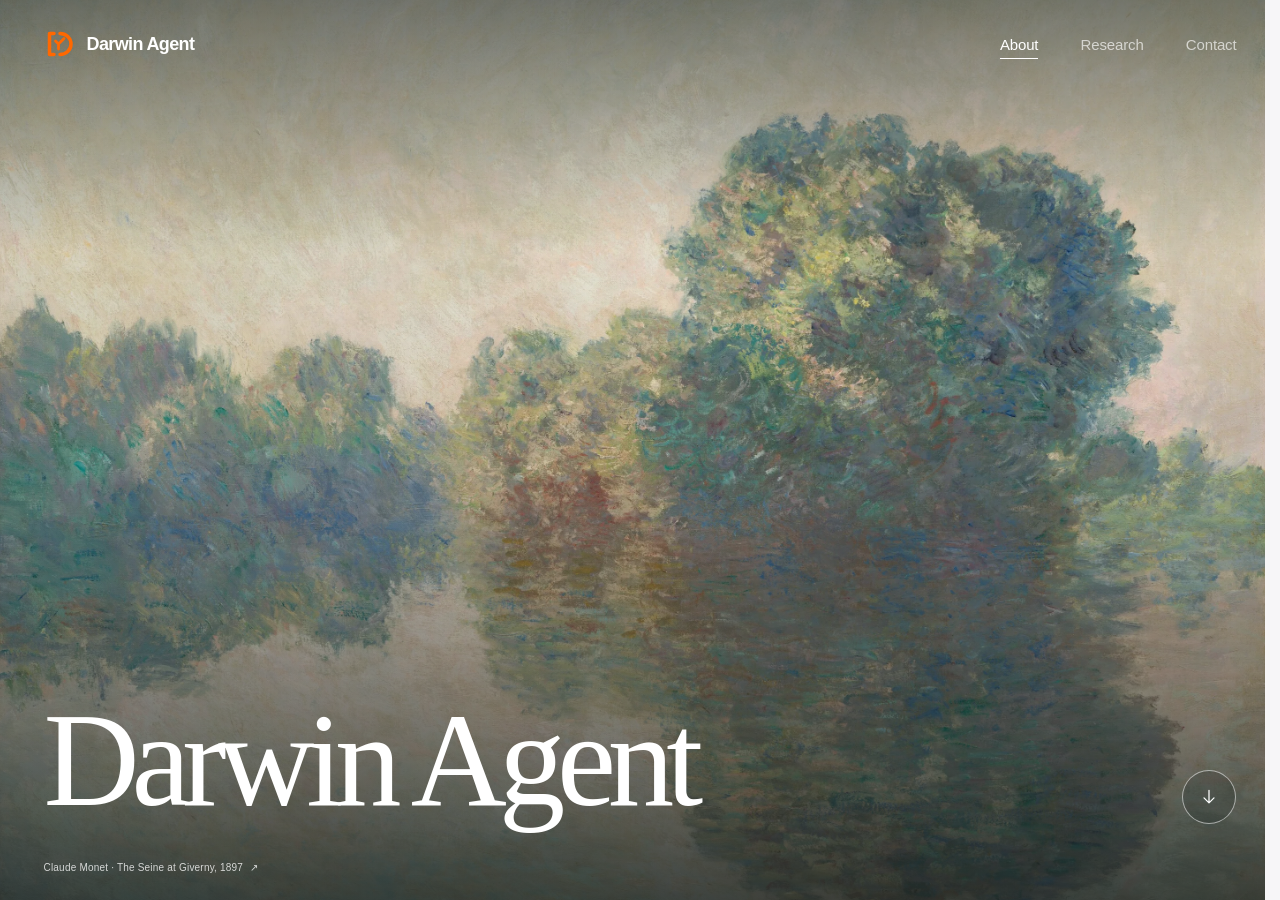
==== commit 75eb749f: "添加翻页按钮" ====
--- a/index.html
+++ b/index.html
@@ -45,12 +45,12 @@
       <div class="hero__content page-shell">
         <h1 id="about-title">Darwin Agent</h1>
       </div>
-      <a class="hero__down" href="#research" aria-label="Explore research">
+      <a class="hero__credit" href="https://www.nga.gov/artworks/46655-seine-giverny" target="_blank" rel="noreferrer" aria-label="View Claude Monet's The Seine at Giverny, 1897, at the National Gallery of Art">Claude Monet · The Seine at Giverny, 1897 <span aria-hidden="true">↗</span></a>
+    </section>
+      </div>
+      <a class="page-next" href="#research" data-page-next aria-label="Next page: Research">
         <svg viewBox="0 0 24 24" fill="none" aria-hidden="true"><path d="M12 4v15m-6-6 6 6 6-6" /></svg>
       </a>
-      <a class="hero__credit" href="https://www.nga.gov/artworks/46655-seine-giverny" target="_blank" rel="noreferrer" aria-label="View Claude Monet's The Seine at Giverny, 1897, at the National Gallery of Art">Claude Monet · The Seine at Giverny, 1897 <span aria-hidden="true">↗</span></a>
-    </section>
-      </div>
     </section>
 
     <section class="page page--research" id="research" data-page="research" aria-labelledby="research-title" hidden>
@@ -250,6 +250,9 @@
           <span class="research-footer__note">Always evolving.</span>
         </footer>
       </div>
+      <a class="page-next page-next--research" href="#contact" data-page-next aria-label="Next page: Contact">
+        <svg viewBox="0 0 24 24" fill="none" aria-hidden="true"><path d="M12 4v15m-6-6 6 6 6-6" /></svg>
+      </a>
     </section>
 
     <section class="page page--contact" id="contact" data-page="contact" aria-labelledby="contact-title" hidden>
@@ -274,10 +277,12 @@
       <img src="images/about-landscape.webp" alt="" loading="lazy">
       <div class="footer__legal page-shell">
         <span>© <span data-current-year>2026</span> Darwin Agent</span>
-        <a href="#about" data-return-home aria-label="Return to the first page">Back to top <span aria-hidden="true">↑</span></a>
       </div>
     </div>
       </div>
+      <a class="page-next page-next--contact" href="#about" data-page-next aria-label="Next page: Return to About">
+        <svg viewBox="0 0 24 24" fill="none" aria-hidden="true"><path d="M12 4v15m-6-6 6 6 6-6" /></svg>
+      </a>
     </section>
   </main>
 
--- a/styles.css
+++ b/styles.css
@@ -187,21 +187,26 @@
   text-wrap: balance;
   animation: hero-enter 900ms cubic-bezier(.2,.7,.2,1) both;
 }
-.hero__down {
-  position: absolute;
+.page-next {
+  position: fixed;
+  z-index: 10;
   right: var(--gutter);
   bottom: clamp(66px, 8.5vh, 110px);
   display: grid;
   width: 54px;
   height: 54px;
   place-items: center;
+  color: var(--white);
   border: 1px solid rgba(255,255,255,.55);
   border-radius: 50%;
+  background: rgba(14, 23, 24, .18);
   transition: color 180ms ease, background-color 180ms ease, transform 180ms ease;
 }
-.hero__down svg { width: 20px; height: 20px; }
-.hero__down path { stroke: currentColor; stroke-width: 1.5; stroke-linecap: round; stroke-linejoin: round; }
-.hero__down:hover { color: var(--ink); background: var(--white); transform: translateY(3px); }
+.page-next svg { width: 20px; height: 20px; }
+.page-next path { stroke: currentColor; stroke-width: 1.5; stroke-linecap: round; stroke-linejoin: round; }
+.page-next--research { border-color: #66747c; background: #191e21; box-shadow: 0 4px 20px rgba(0, 0, 0, .2); }
+.page-next--contact { background: rgba(14, 23, 24, .55); }
+.page-next:hover { color: var(--ink); background: var(--white); transform: translateY(3px); }
 .hero__credit { position: absolute; left: var(--gutter); bottom: 24px; display: inline-flex; align-items: baseline; gap: 7px; max-width: calc(100% - 110px); color: rgba(255, 255, 255, .78); font-size: 10px; line-height: 1.6; letter-spacing: .02em; }
 .hero__credit:hover { color: var(--white); text-decoration: underline; text-underline-offset: 3px; }
 .hero__credit span { flex: 0 0 auto; }
@@ -574,7 +579,7 @@
   .hero__image { object-position: 80% center; }
   .hero__content { padding-bottom: 88px; }
   .hero h1 { max-width: 480px; font-size: clamp(68px, 21vw, 108px); line-height: .9; }
-  .hero__down { right: var(--gutter); bottom: 28px; width: 44px; height: 44px; }
+  .page-next { bottom: 28px; width: 44px; height: 44px; }
   .footer__content { grid-template-columns: 1fr; gap: 60px; align-items: start; }
   .footer__heading h2 { font-size: 76px; }
   .footer__landscape { height: 250px; }
